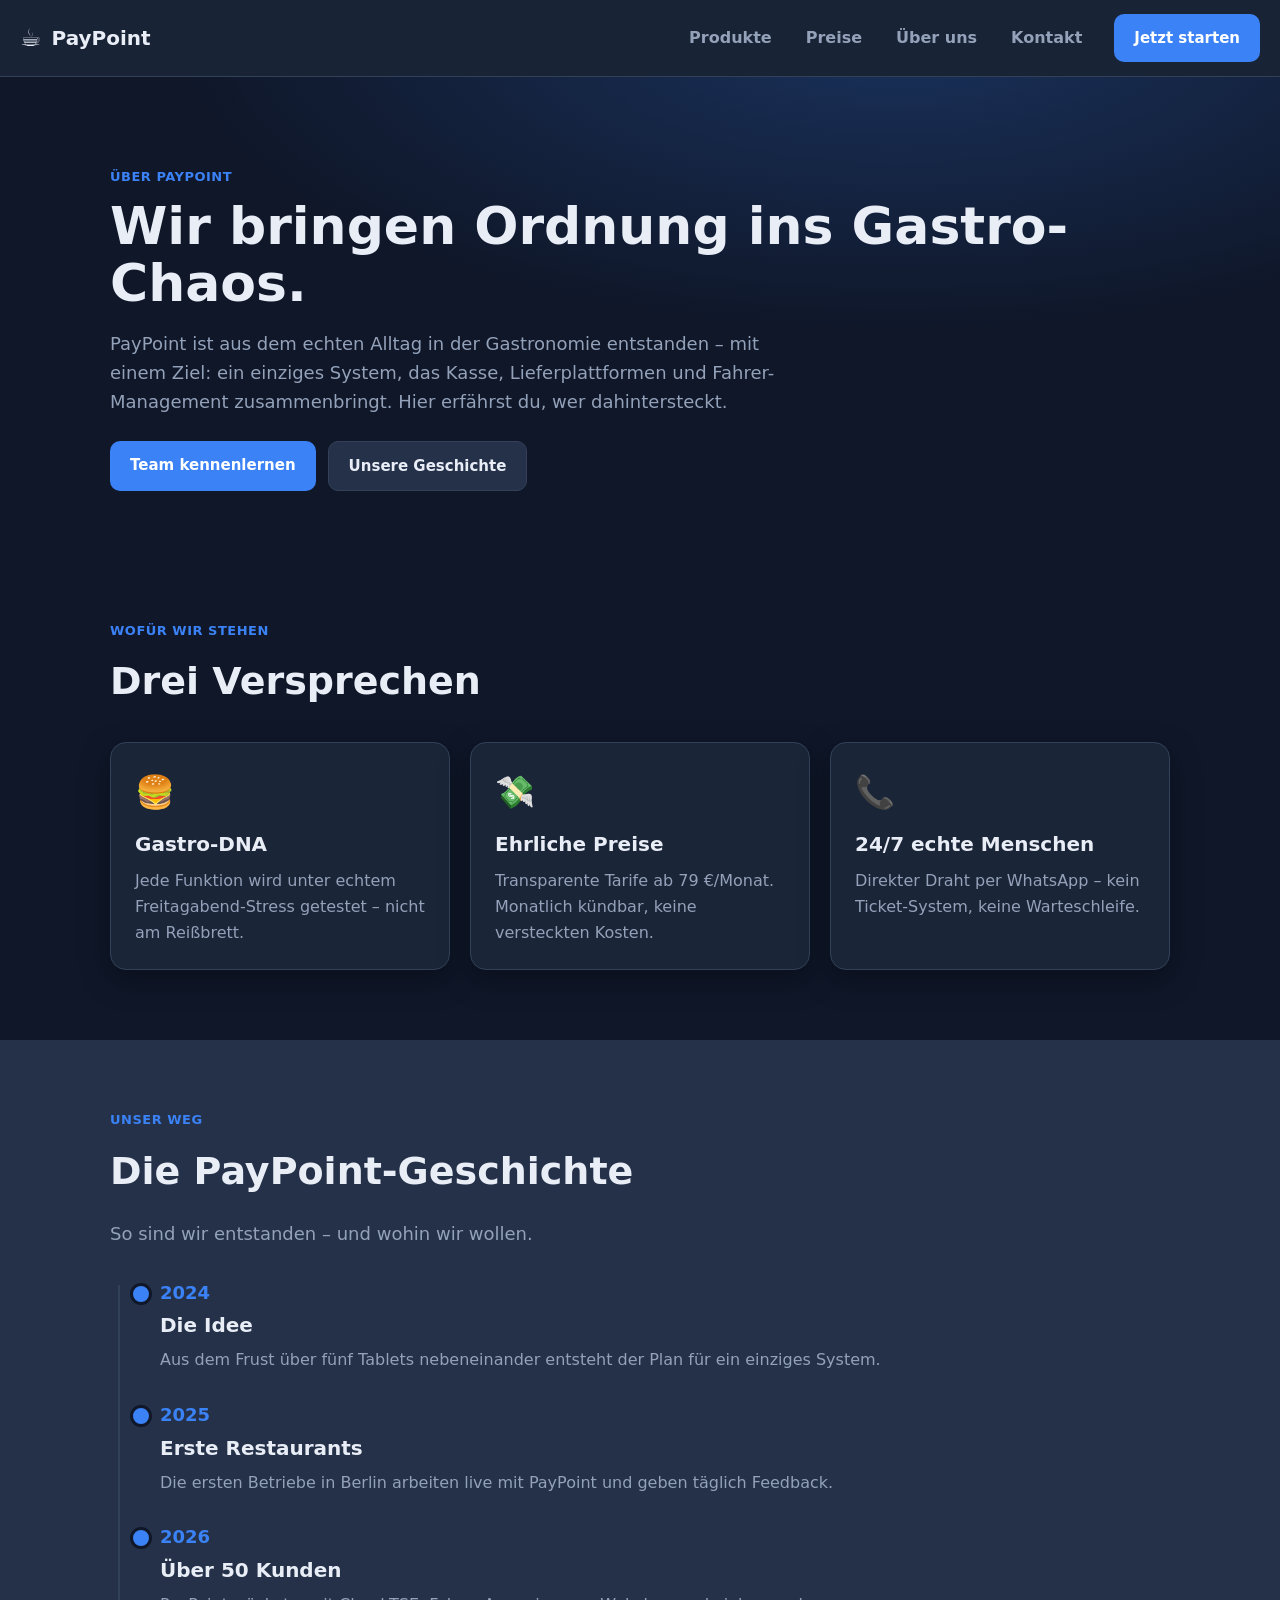
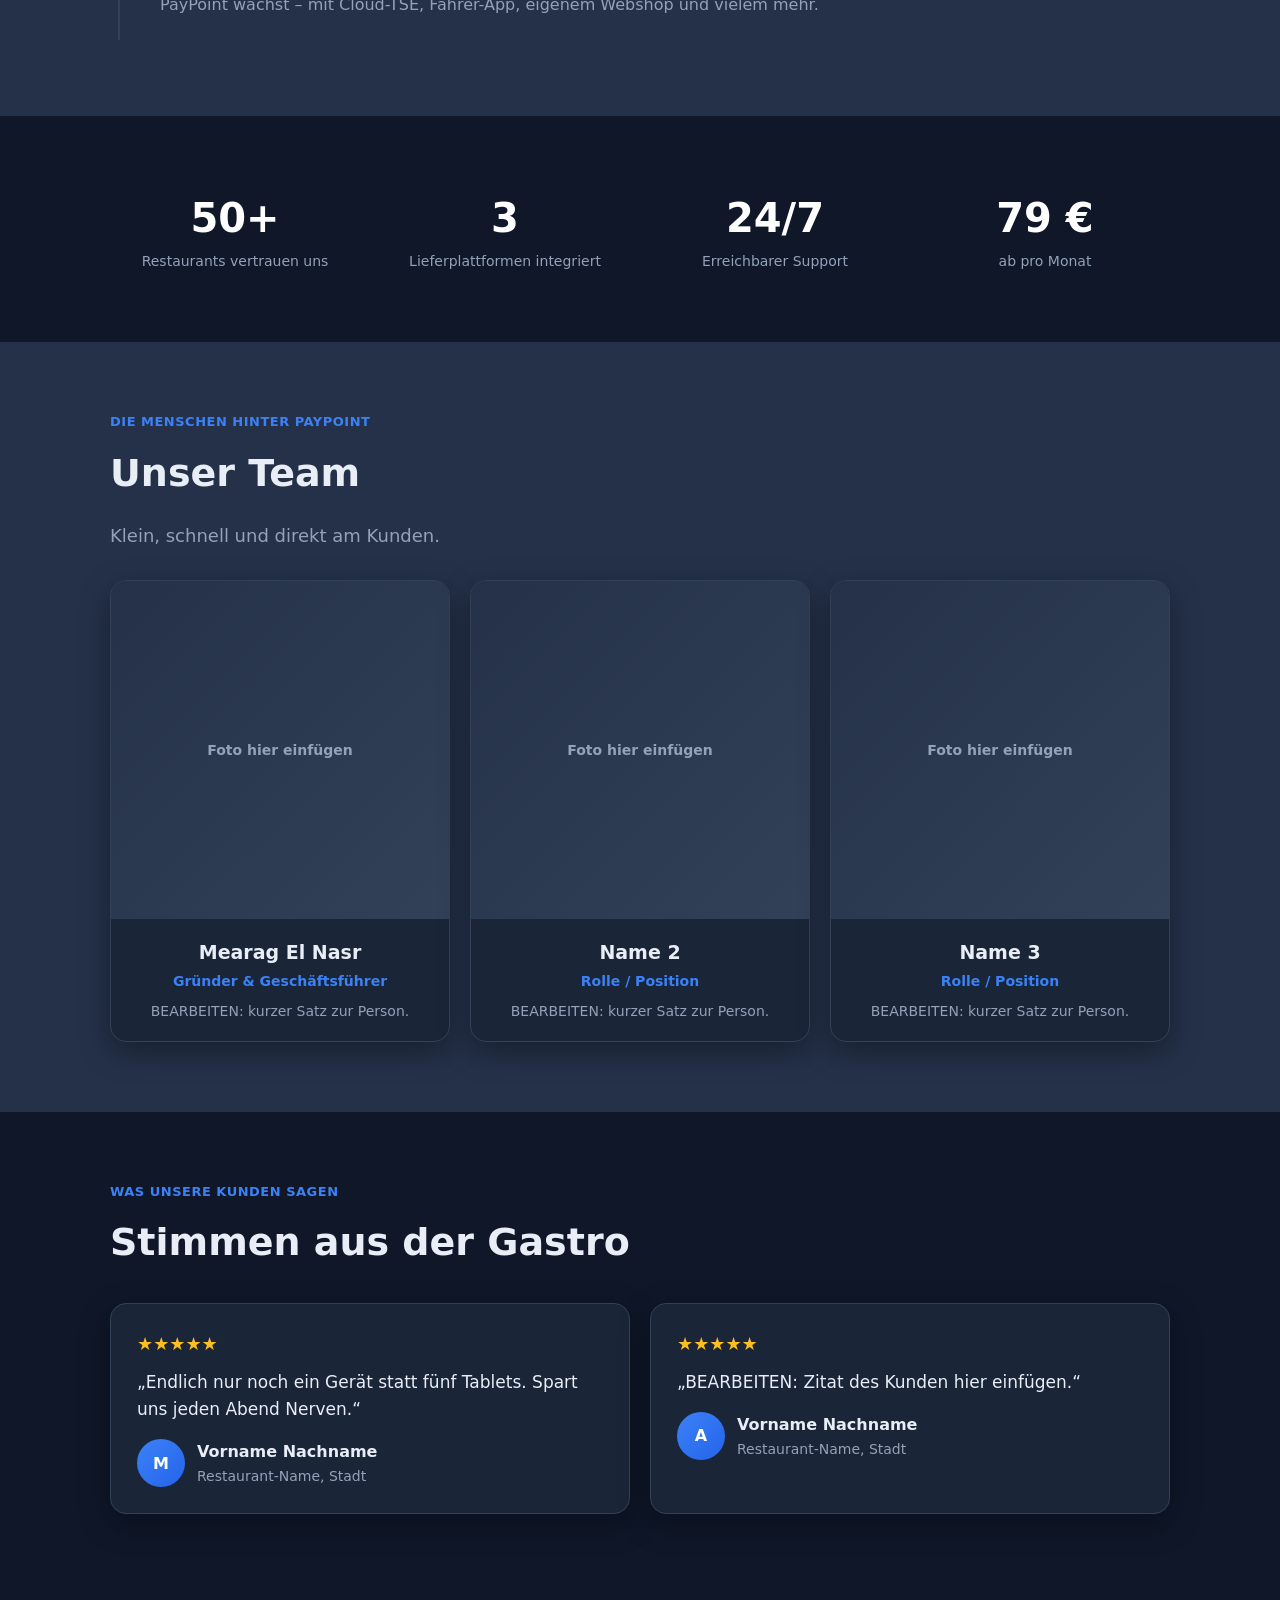
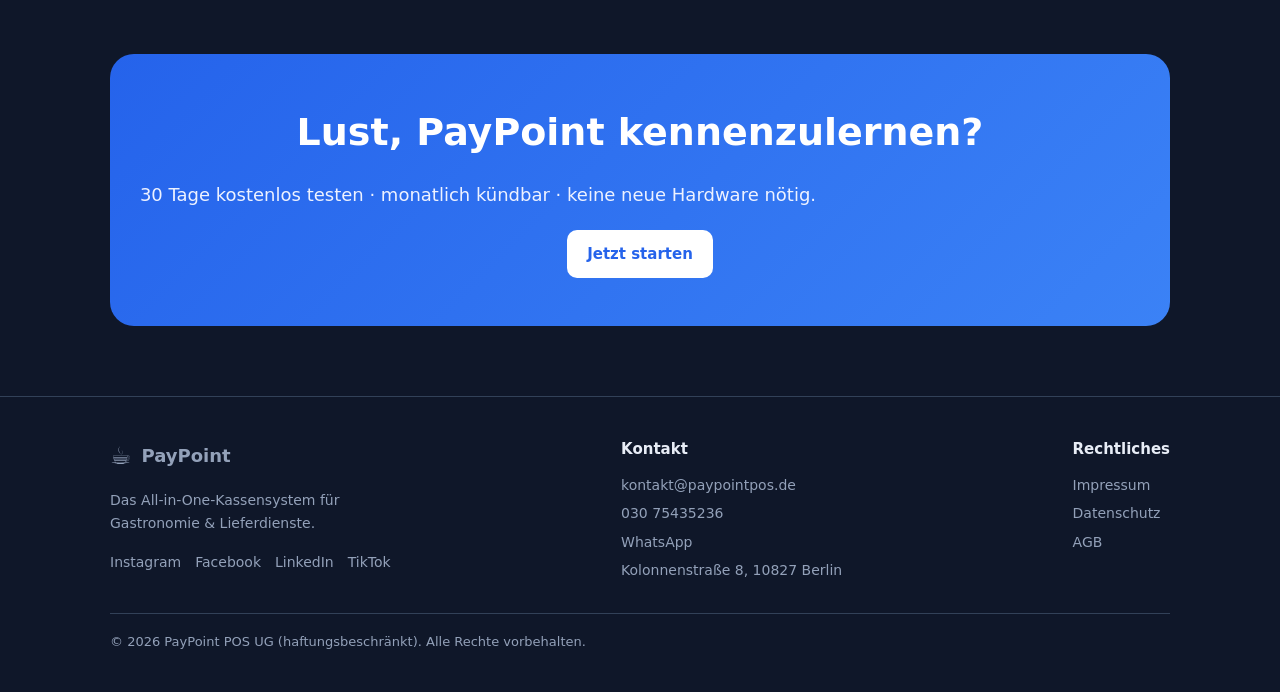
==== ueber-uns.html @ ddea65f2 "Add Über uns page with team, history and testimonials placeholders Co-Authored-By: Claude Opus 4.8 <" ====
<!DOCTYPE html>
<html lang="de">
<head>
  <meta charset="UTF-8" />
  <meta name="viewport" content="width=device-width, initial-scale=1.0" />
  <title>Über uns – PayPoint POS</title>
  <meta name="description" content="Lerne das Team hinter PayPoint kennen: Unsere Geschichte, unsere Werte und was unsere Kunden über uns sagen." />
  <style>
/* =====================================================================
 * PayPoint – Über uns
 * Eigenständige HTML-Seite. Einfach Texte & Bilder austauschen.
 * Such im Code nach  "BEARBEITEN"  -> dort musst du etwas eintragen.
 * ===================================================================== */
:root{
  --bg:#0f1729; --panel:#1b2538; --panel-2:#243149; --line:#324158;
  --text:#e8edf6; --muted:#93a1b9; --accent:#3b82f6; --accent-2:#2563eb;
  --green:#16a34a; --shadow:0 10px 30px rgba(0,0,0,.35);
}
*{box-sizing:border-box;}
html{scroll-behavior:smooth;}
body{
  margin:0; font-family:system-ui,-apple-system,"Segoe UI",Roboto,sans-serif;
  background:var(--bg); color:var(--text); line-height:1.6;
}
a{color:inherit; text-decoration:none;}
.container{max-width:1100px; margin:0 auto; padding:0 20px;}

/* ---- Topbar ---- */
.topbar{
  position:sticky; top:0; z-index:20;
  display:flex; align-items:center; gap:18px;
  padding:14px 20px; background:rgba(27,37,56,.9);
  backdrop-filter:blur(8px); border-bottom:1px solid var(--line);
}
.brand{display:flex; align-items:center; gap:10px; font-weight:800; font-size:20px;}
.brand .logo{font-size:24px;}
.nav{display:flex; gap:6px; margin-left:auto; flex-wrap:wrap;}
.nav a{padding:8px 14px; border-radius:8px; color:var(--muted); font-weight:600;}
.nav a:hover{background:var(--panel-2); color:var(--text);}
.btn{
  display:inline-block; border:none; border-radius:10px; cursor:pointer;
  padding:12px 20px; font-size:15px; font-weight:700;
}
.btn-primary{background:var(--accent); color:#fff;}
.btn-primary:hover{background:var(--accent-2);}
.btn-ghost{background:var(--panel-2); color:var(--text); border:1px solid var(--line);}
.btn-ghost:hover{background:var(--line);}

/* ---- Sections ---- */
section{padding:70px 0;}
.eyebrow{color:var(--accent); font-weight:800; letter-spacing:.5px; text-transform:uppercase; font-size:13px; margin:0 0 10px;}
h1{font-size:clamp(32px,5vw,52px); line-height:1.1; margin:0 0 16px;}
h2{font-size:clamp(26px,3.5vw,38px); margin:0 0 14px;}
.lead{font-size:18px; color:var(--muted); max-width:680px;}
.center{text-align:center;}
.center .lead{margin-left:auto; margin-right:auto;}

/* ---- Hero ---- */
.hero{
  padding:90px 0 60px;
  background:radial-gradient(1200px 500px at 70% -10%, rgba(59,130,246,.25), transparent 60%);
}
.hero-actions{display:flex; gap:12px; flex-wrap:wrap; margin-top:24px;}

/* ---- Werte / Versprechen ---- */
.grid{display:grid; gap:20px;}
.grid-3{grid-template-columns:repeat(3,1fr);}
.grid-2{grid-template-columns:repeat(2,1fr);}
.card{
  background:var(--panel); border:1px solid var(--line); border-radius:16px;
  padding:24px; box-shadow:var(--shadow);
}
.card .icon{font-size:32px; margin-bottom:10px;}
.card h3{margin:0 0 8px; font-size:20px;}
.card p{margin:0; color:var(--muted);}

/* ---- Historie / Timeline ---- */
.timeline{position:relative; margin-top:30px; padding-left:28px;}
.timeline::before{
  content:""; position:absolute; left:8px; top:6px; bottom:6px;
  width:2px; background:var(--line);
}
.tl-item{position:relative; padding:0 0 28px 22px;}
.tl-item::before{
  content:""; position:absolute; left:-8px; top:4px;
  width:16px; height:16px; border-radius:50%;
  background:var(--accent); border:3px solid var(--bg);
}
.tl-year{font-weight:800; color:var(--accent); font-size:18px;}
.tl-item h3{margin:2px 0 6px; font-size:20px;}
.tl-item p{margin:0; color:var(--muted);}

/* ---- Team ---- */
.team-grid{grid-template-columns:repeat(3,1fr);}
.member{
  background:var(--panel); border:1px solid var(--line); border-radius:16px;
  overflow:hidden; text-align:center; box-shadow:var(--shadow);
}
/* Foto-Platzhalter: ersetze den Inhalt durch  <img src="..." alt="...">  */
.photo{
  aspect-ratio:1/1; width:100%;
  display:flex; align-items:center; justify-content:center;
  background:linear-gradient(135deg,var(--panel-2),var(--line));
  color:var(--muted); font-size:14px; font-weight:600;
}
.photo img{width:100%; height:100%; object-fit:cover; display:block;}
.member-body{padding:18px;}
.member-body h3{margin:0; font-size:19px;}
.member-role{color:var(--accent); font-weight:600; font-size:14px; margin:2px 0 8px;}
.member-body p{margin:0; color:var(--muted); font-size:14px;}

/* ---- Zahlen / Fakten ---- */
.stats{grid-template-columns:repeat(4,1fr); text-align:center;}
.stat .num{font-size:40px; font-weight:800; color:#fff;}
.stat .lbl{color:var(--muted); font-size:14px;}

/* ---- Testimonials ---- */
.quote{
  background:var(--panel); border:1px solid var(--line); border-radius:16px;
  padding:26px; box-shadow:var(--shadow);
}
.quote .stars{color:#fbbf24; font-size:18px; margin-bottom:10px;}
.quote blockquote{margin:0 0 16px; font-size:17px;}
.quote-author{display:flex; align-items:center; gap:12px;}
.avatar{
  width:48px; height:48px; border-radius:50%; flex:0 0 auto; overflow:hidden;
  display:flex; align-items:center; justify-content:center;
  background:linear-gradient(135deg,var(--accent),var(--accent-2));
  color:#fff; font-weight:800;
}
.avatar img{width:100%; height:100%; object-fit:cover;}
.quote-author .who{font-weight:700;}
.quote-author .where{color:var(--muted); font-size:14px;}

/* ---- CTA ---- */
.cta{
  background:linear-gradient(135deg,var(--accent-2),var(--accent));
  border-radius:24px; padding:48px 28px; text-align:center; color:#fff;
}
.cta h2{color:#fff;}
.cta .btn-primary{background:#fff; color:var(--accent-2);}
.cta .btn-primary:hover{background:#eef2ff;}

/* ---- Footer ---- */
footer{border-top:1px solid var(--line); padding:40px 0; color:var(--muted);}
.foot-grid{display:flex; flex-wrap:wrap; gap:24px; justify-content:space-between;}
.foot-grid h4{color:var(--text); margin:0 0 10px; font-size:15px;}
.foot-grid a{display:block; color:var(--muted); padding:3px 0; font-size:14px;}
.foot-grid a:hover{color:var(--text);}
.socials{display:flex; gap:14px; font-size:14px;}
.copyright{margin-top:28px; font-size:13px; border-top:1px solid var(--line); padding-top:18px;}

/* ---- Responsive ---- */
@media(max-width:860px){
  .grid-3,.team-grid{grid-template-columns:1fr 1fr;}
  .stats{grid-template-columns:1fr 1fr;}
}
@media(max-width:600px){
  .nav{display:none;}
  .grid-3,.grid-2,.team-grid,.stats{grid-template-columns:1fr;}
  section{padding:50px 0;}
}
  </style>
</head>
<body>

  <!-- ===================== NAVIGATION ===================== -->
  <header class="topbar">
    <a href="/" class="brand"><span class="logo">☕</span> PayPoint</a>
    <nav class="nav">
      <a href="/produkte/kasse">Produkte</a>
      <a href="/preise">Preise</a>
      <a href="/ueber-uns">Über uns</a>
      <a href="/kontakt">Kontakt</a>
    </nav>
    <a href="/kontakt" class="btn btn-primary">Jetzt starten</a>
  </header>

  <!-- ===================== HERO ===================== -->
  <section class="hero">
    <div class="container">
      <p class="eyebrow">Über PayPoint</p>
      <h1>Wir bringen Ordnung ins Gastro-Chaos.</h1>
      <!-- BEARBEITEN: kurzer Einleitungssatz über euch -->
      <p class="lead">
        PayPoint ist aus dem echten Alltag in der Gastronomie entstanden – mit einem
        Ziel: ein einziges System, das Kasse, Lieferplattformen und Fahrer-Management
        zusammenbringt. Hier erfährst du, wer dahintersteckt.
      </p>
      <div class="hero-actions">
        <a href="#team" class="btn btn-primary">Team kennenlernen</a>
        <a href="#story" class="btn btn-ghost">Unsere Geschichte</a>
      </div>
    </div>
  </section>

  <!-- ===================== WERTE / VERSPRECHEN ===================== -->
  <section>
    <div class="container">
      <p class="eyebrow">Wofür wir stehen</p>
      <h2>Drei Versprechen</h2>
      <div class="grid grid-3" style="margin-top:30px;">
        <div class="card">
          <div class="icon">🍔</div>
          <h3>Gastro-DNA</h3>
          <p>Jede Funktion wird unter echtem Freitagabend-Stress getestet – nicht am Reißbrett.</p>
        </div>
        <div class="card">
          <div class="icon">💸</div>
          <h3>Ehrliche Preise</h3>
          <p>Transparente Tarife ab 79 €/Monat. Monatlich kündbar, keine versteckten Kosten.</p>
        </div>
        <div class="card">
          <div class="icon">📞</div>
          <h3>24/7 echte Menschen</h3>
          <p>Direkter Draht per WhatsApp – kein Ticket-System, keine Warteschleife.</p>
        </div>
      </div>
    </div>
  </section>

  <!-- ===================== HISTORIE / TIMELINE ===================== -->
  <section id="story" style="background:var(--panel-2);">
    <div class="container">
      <p class="eyebrow">Unser Weg</p>
      <h2>Die PayPoint-Geschichte</h2>
      <p class="lead">So sind wir entstanden – und wohin wir wollen.</p>

      <!-- BEARBEITEN: Jahre, Überschriften und Texte anpassen.
           Block kopieren für weitere Stationen. -->
      <div class="timeline">
        <div class="tl-item">
          <div class="tl-year">2024</div>
          <h3>Die Idee</h3>
          <p>Aus dem Frust über fünf Tablets nebeneinander entsteht der Plan für ein einziges System.</p>
        </div>
        <div class="tl-item">
          <div class="tl-year">2025</div>
          <h3>Erste Restaurants</h3>
          <p>Die ersten Betriebe in Berlin arbeiten live mit PayPoint und geben täglich Feedback.</p>
        </div>
        <div class="tl-item">
          <div class="tl-year">2026</div>
          <h3>Über 50 Kunden</h3>
          <p>PayPoint wächst – mit Cloud-TSE, Fahrer-App, eigenem Webshop und vielem mehr.</p>
        </div>
        <!-- weitere Station hier einfügen -->
      </div>
    </div>
  </section>

  <!-- ===================== ZAHLEN ===================== -->
  <section>
    <div class="container">
      <!-- BEARBEITEN: eure echten Zahlen -->
      <div class="grid stats">
        <div class="stat"><div class="num">50+</div><div class="lbl">Restaurants vertrauen uns</div></div>
        <div class="stat"><div class="num">3</div><div class="lbl">Lieferplattformen integriert</div></div>
        <div class="stat"><div class="num">24/7</div><div class="lbl">Erreichbarer Support</div></div>
        <div class="stat"><div class="num">79 €</div><div class="lbl">ab pro Monat</div></div>
      </div>
    </div>
  </section>

  <!-- ===================== TEAM ===================== -->
  <section id="team" style="background:var(--panel-2);">
    <div class="container">
      <p class="eyebrow">Die Menschen hinter PayPoint</p>
      <h2>Unser Team</h2>
      <p class="lead">Klein, schnell und direkt am Kunden.</p>

      <div class="grid team-grid" style="margin-top:30px;">

        <!-- ===== TEAM-MITGLIED 1 ===== -->
        <div class="member">
          <!-- BILD EINFÜGEN: ersetze die Zeile <span>Foto…</span> durch:
               <img src="images/mearag.jpg" alt="Mearag El Nasr"> -->
          <div class="photo"><span>Foto hier einfügen</span></div>
          <div class="member-body">
            <h3>Mearag El Nasr</h3>
            <div class="member-role">Gründer &amp; Geschäftsführer</div>
            <p>BEARBEITEN: kurzer Satz zur Person.</p>
          </div>
        </div>

        <!-- ===== TEAM-MITGLIED 2 (Block kopieren für mehr Personen) ===== -->
        <div class="member">
          <div class="photo"><span>Foto hier einfügen</span></div>
          <div class="member-body">
            <h3>Name 2</h3>
            <div class="member-role">Rolle / Position</div>
            <p>BEARBEITEN: kurzer Satz zur Person.</p>
          </div>
        </div>

        <!-- ===== TEAM-MITGLIED 3 ===== -->
        <div class="member">
          <div class="photo"><span>Foto hier einfügen</span></div>
          <div class="member-body">
            <h3>Name 3</h3>
            <div class="member-role">Rolle / Position</div>
            <p>BEARBEITEN: kurzer Satz zur Person.</p>
          </div>
        </div>

      </div>
    </div>
  </section>

  <!-- ===================== TESTIMONIALS ===================== -->
  <section>
    <div class="container">
      <p class="eyebrow">Was unsere Kunden sagen</p>
      <h2>Stimmen aus der Gastro</h2>

      <div class="grid grid-2" style="margin-top:30px;">

        <!-- ===== TESTIMONIAL 1 (Block kopieren für mehr) ===== -->
        <div class="quote">
          <div class="stars">★★★★★</div>
          <!-- BEARBEITEN: Zitat -->
          <blockquote>„Endlich nur noch ein Gerät statt fünf Tablets. Spart uns jeden Abend Nerven.“</blockquote>
          <div class="quote-author">
            <!-- BILD EINFÜGEN: ersetze <span>M</span> durch <img src="images/kunde1.jpg" alt=""> -->
            <div class="avatar"><span>M</span></div>
            <div>
              <div class="who">Vorname Nachname</div>
              <div class="where">Restaurant-Name, Stadt</div>
            </div>
          </div>
        </div>

        <!-- ===== TESTIMONIAL 2 ===== -->
        <div class="quote">
          <div class="stars">★★★★★</div>
          <blockquote>„BEARBEITEN: Zitat des Kunden hier einfügen.“</blockquote>
          <div class="quote-author">
            <div class="avatar"><span>A</span></div>
            <div>
              <div class="who">Vorname Nachname</div>
              <div class="where">Restaurant-Name, Stadt</div>
            </div>
          </div>
        </div>

      </div>
    </div>
  </section>

  <!-- ===================== CTA ===================== -->
  <section>
    <div class="container">
      <div class="cta">
        <h2>Lust, PayPoint kennenzulernen?</h2>
        <p class="lead" style="color:#eef2ff;">30 Tage kostenlos testen · monatlich kündbar · keine neue Hardware nötig.</p>
        <div style="margin-top:20px;">
          <a href="/kontakt" class="btn btn-primary">Jetzt starten</a>
        </div>
      </div>
    </div>
  </section>

  <!-- ===================== FOOTER ===================== -->
  <footer>
    <div class="container">
      <div class="foot-grid">
        <div>
          <div class="brand" style="font-size:18px;"><span class="logo">☕</span> PayPoint</div>
          <p style="max-width:280px; font-size:14px;">Das All-in-One-Kassensystem für Gastronomie &amp; Lieferdienste.</p>
          <div class="socials">
            <a href="https://www.instagram.com/get_paypoint.de/" target="_blank" rel="noopener">Instagram</a>
            <a href="https://www.facebook.com/paypointpos" target="_blank" rel="noopener">Facebook</a>
            <a href="https://de.linkedin.com/in/mearag-el-nasr-594a283b7" target="_blank" rel="noopener">LinkedIn</a>
            <a href="https://www.tiktok.com/@paypointpos" target="_blank" rel="noopener">TikTok</a>
          </div>
        </div>
        <div>
          <h4>Kontakt</h4>
          <a href="mailto:kontakt@paypointpos.de">kontakt@paypointpos.de</a>
          <a href="tel:+493075435236">030 75435236</a>
          <a href="https://wa.me/4917614592342" target="_blank" rel="noopener">WhatsApp</a>
          <a href="#">Kolonnenstraße 8, 10827 Berlin</a>
        </div>
        <div>
          <h4>Rechtliches</h4>
          <a href="/impressum">Impressum</a>
          <a href="/datenschutz">Datenschutz</a>
          <a href="/agb">AGB</a>
        </div>
      </div>
      <div class="copyright">© <span id="year"></span> PayPoint POS UG (haftungsbeschränkt). Alle Rechte vorbehalten.</div>
    </div>
  </footer>

  <script>document.getElementById("year").textContent = new Date().getFullYear();</script>
</body>
</html>
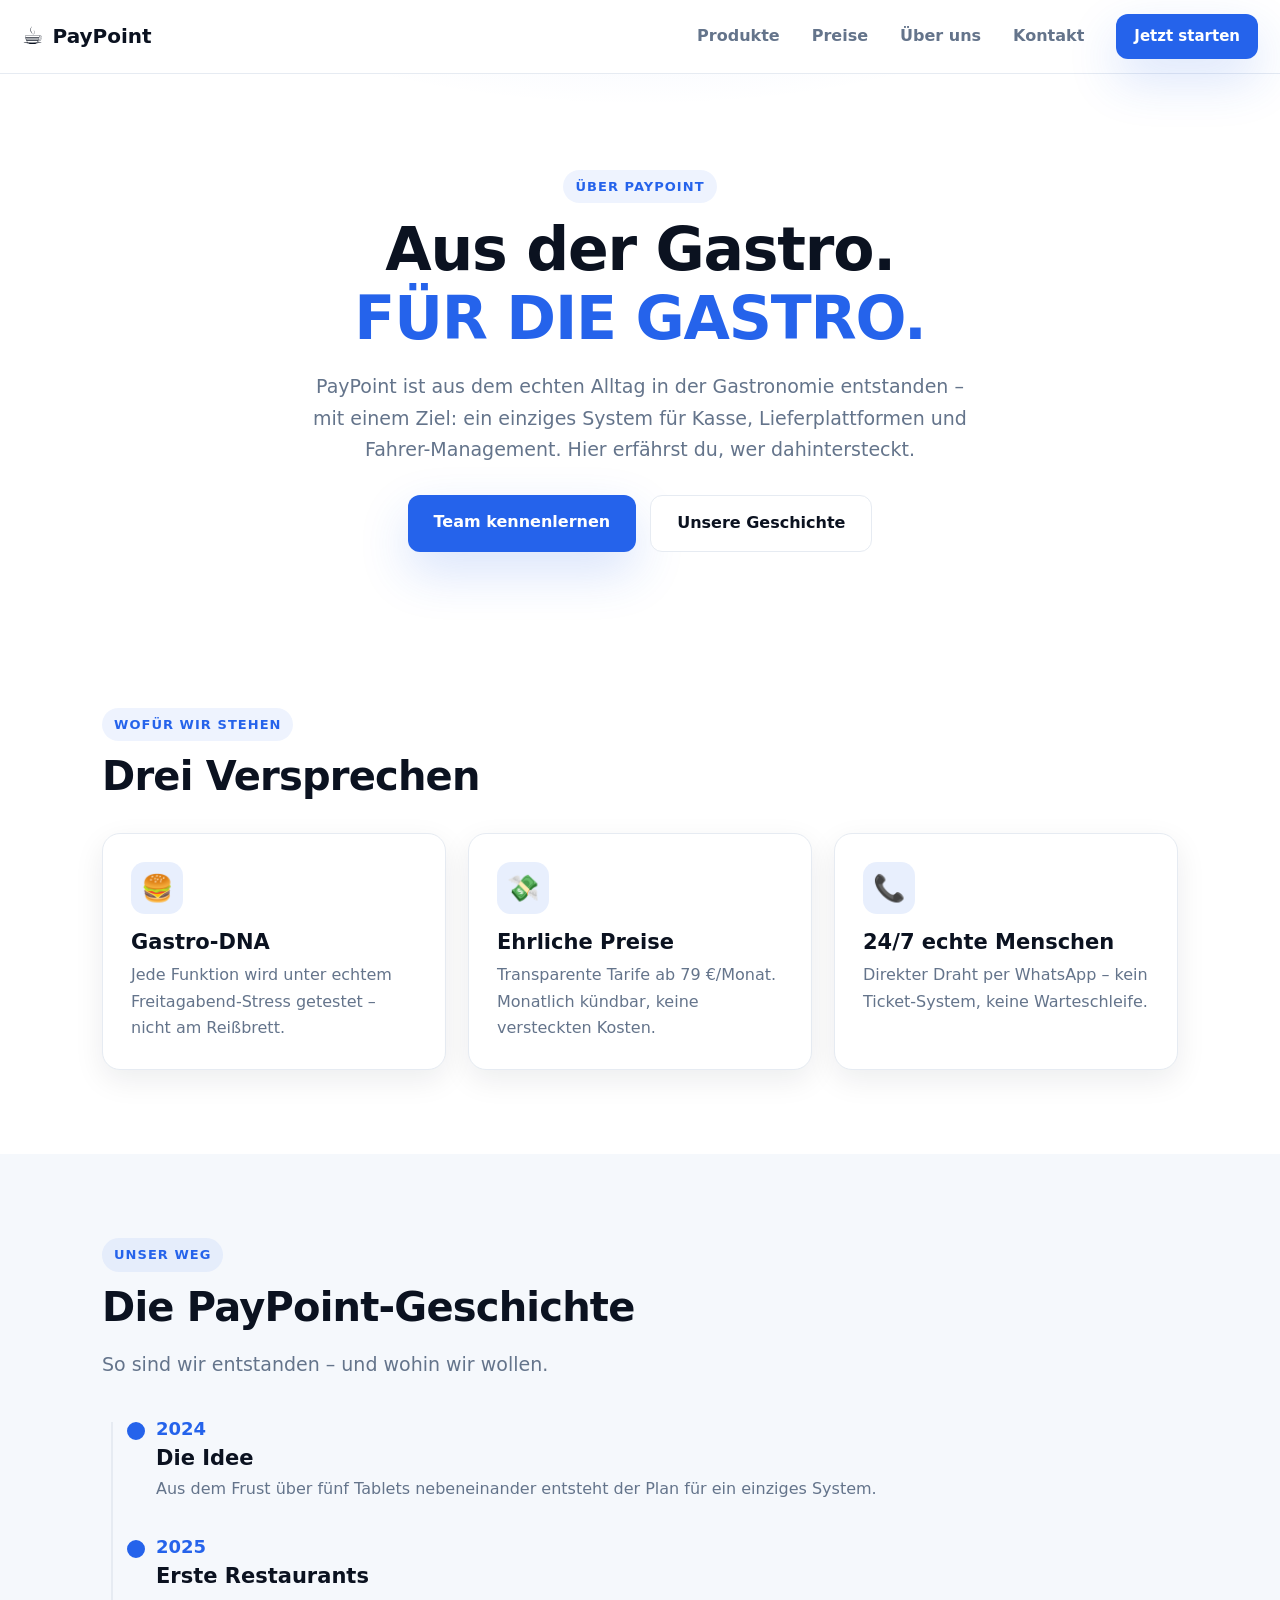
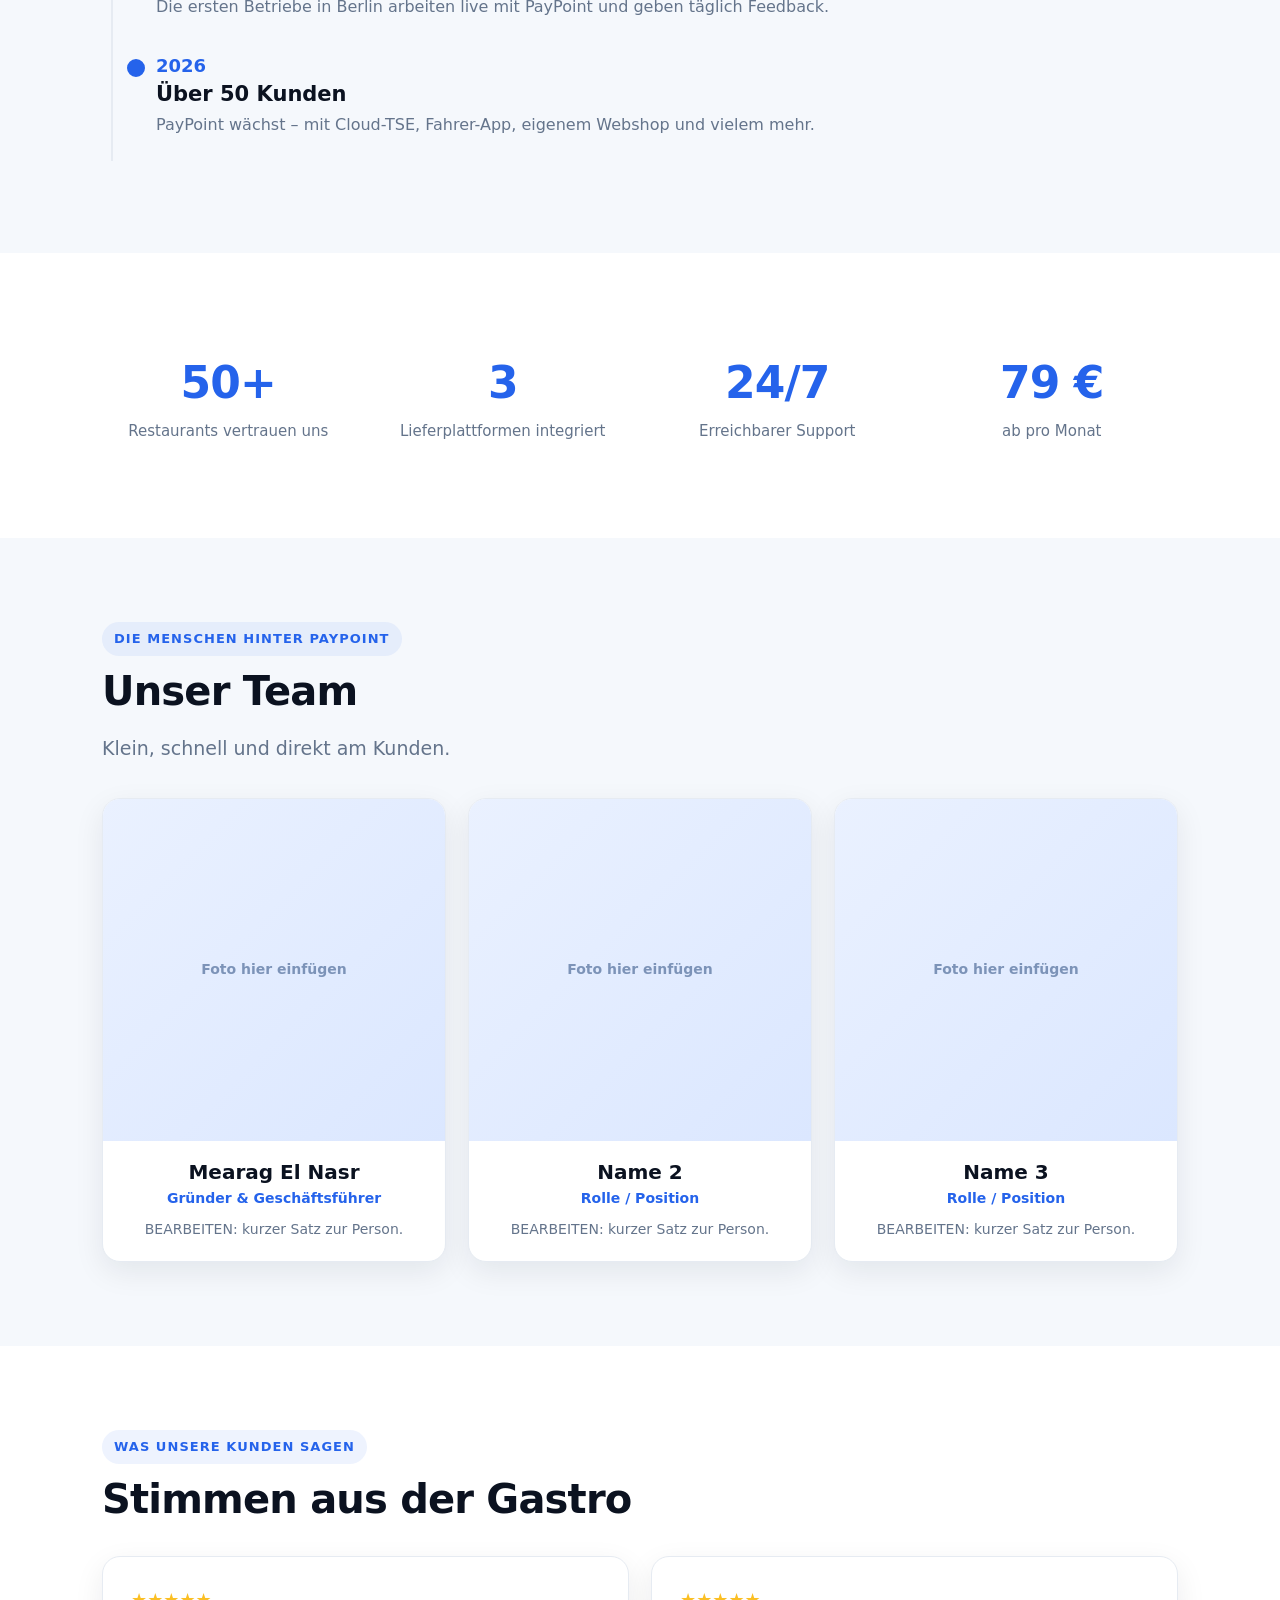
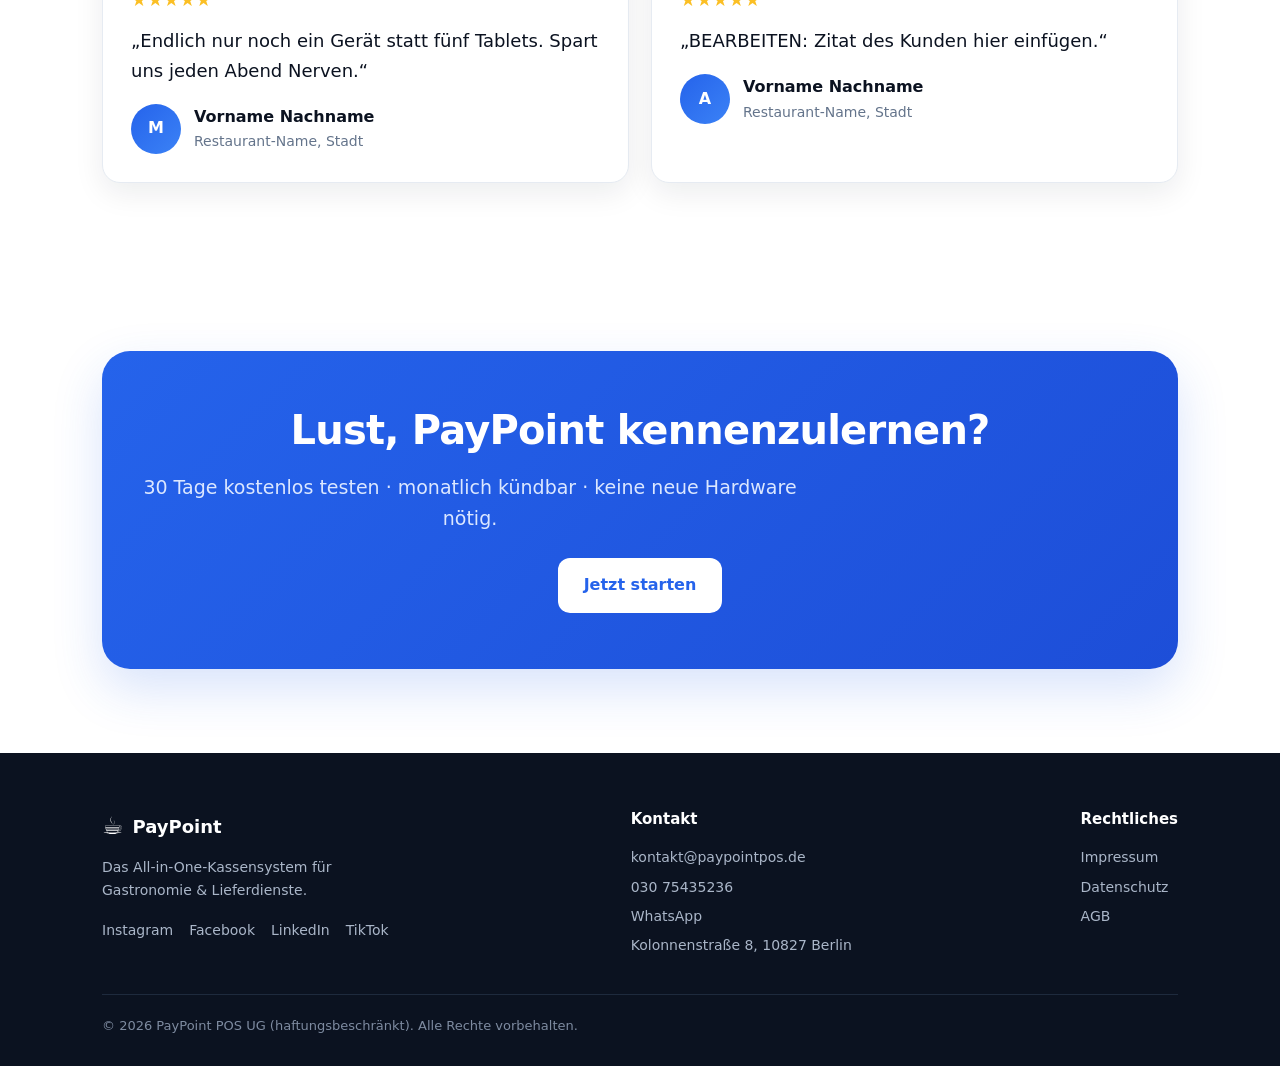
==== commit c4a1b28a: "Redesign Über uns page in light SaaS style of get-paypoint.de Co-Authored-By: Claude Opus 4.8 <norep" ====
--- a/ueber-uns.html
+++ b/ueber-uns.html
@@ -4,161 +4,185 @@
   <meta charset="UTF-8" />
   <meta name="viewport" content="width=device-width, initial-scale=1.0" />
   <title>Über uns – PayPoint POS</title>
-  <meta name="description" content="Lerne das Team hinter PayPoint kennen: Unsere Geschichte, unsere Werte und was unsere Kunden über uns sagen." />
+  <meta name="description" content="Lerne das Team hinter PayPoint kennen: unsere Geschichte, unsere Werte und was unsere Kunden über uns sagen." />
+  <meta name="theme-color" content="#2563eb" />
   <style>
 /* =====================================================================
- * PayPoint – Über uns
- * Eigenständige HTML-Seite. Einfach Texte & Bilder austauschen.
- * Such im Code nach  "BEARBEITEN"  -> dort musst du etwas eintragen.
+ * PayPoint – Über uns  (heller SaaS-Stil wie get-paypoint.de)
+ * Eigenständige HTML-Seite. Such im Code nach  "BEARBEITEN"  bzw.
+ * "BILD EINFÜGEN"  – dort trägst du Texte und Fotos ein.
  * ===================================================================== */
 :root{
-  --bg:#0f1729; --panel:#1b2538; --panel-2:#243149; --line:#324158;
-  --text:#e8edf6; --muted:#93a1b9; --accent:#3b82f6; --accent-2:#2563eb;
-  --green:#16a34a; --shadow:0 10px 30px rgba(0,0,0,.35);
+  --bg:#ffffff;
+  --bg-soft:#f5f8fc;        /* zarte graue Sektionen */
+  --text:#0b1220;           /* dunkle Überschriften  */
+  --body:#475569;           /* Fließtext             */
+  --muted:#64748b;
+  --line:#e6ebf2;
+  --accent:#2563eb;         /* Brand-Blau            */
+  --accent-2:#3b82f6;
+  --dark:#0b1220;           /* Footer                */
+  --shadow:0 10px 30px rgba(15,23,42,.08);
+  --shadow-lg:0 20px 50px rgba(37,99,235,.18);
 }
 *{box-sizing:border-box;}
 html{scroll-behavior:smooth;}
 body{
-  margin:0; font-family:system-ui,-apple-system,"Segoe UI",Roboto,sans-serif;
-  background:var(--bg); color:var(--text); line-height:1.6;
+  margin:0; background:var(--bg); color:var(--body);
+  font-family:system-ui,-apple-system,"Segoe UI",Roboto,Inter,sans-serif;
+  line-height:1.65; -webkit-font-smoothing:antialiased;
 }
 a{color:inherit; text-decoration:none;}
-.container{max-width:1100px; margin:0 auto; padding:0 20px;}
+.container{max-width:1120px; margin:0 auto; padding:0 22px;}
+
+h1,h2,h3{color:var(--text); line-height:1.15;}
+h1{font-size:clamp(34px,5.5vw,60px); margin:0 0 18px; letter-spacing:-.02em;}
+h2{font-size:clamp(28px,3.6vw,40px); margin:0 0 14px; letter-spacing:-.02em;}
+.lead{font-size:19px; color:var(--muted); max-width:680px;}
+.eyebrow{
+  display:inline-block; color:var(--accent); font-weight:700; font-size:13px;
+  letter-spacing:.08em; text-transform:uppercase; margin:0 0 12px;
+  background:rgba(37,99,235,.08); padding:6px 12px; border-radius:999px;
+}
+.center{text-align:center;}
+.center .lead{margin-left:auto; margin-right:auto;}
+
+/* ---- Buttons ---- */
+.btn{
+  display:inline-block; border:none; cursor:pointer; font-weight:700; font-size:16px;
+  padding:14px 26px; border-radius:12px; transition:transform .06s ease, box-shadow .2s ease;
+}
+.btn:active{transform:translateY(1px);}
+.btn-primary{background:var(--accent); color:#fff; box-shadow:var(--shadow-lg);}
+.btn-primary:hover{background:var(--accent-2);}
+.btn-ghost{background:#fff; color:var(--text); border:1px solid var(--line);}
+.btn-ghost:hover{border-color:var(--accent); color:var(--accent);}
 
 /* ---- Topbar ---- */
 .topbar{
-  position:sticky; top:0; z-index:20;
-  display:flex; align-items:center; gap:18px;
-  padding:14px 20px; background:rgba(27,37,56,.9);
-  backdrop-filter:blur(8px); border-bottom:1px solid var(--line);
-}
-.brand{display:flex; align-items:center; gap:10px; font-weight:800; font-size:20px;}
+  position:sticky; top:0; z-index:30;
+  display:flex; align-items:center; gap:18px; padding:14px 22px;
+  background:rgba(255,255,255,.85); backdrop-filter:blur(10px);
+  border-bottom:1px solid var(--line);
+}
+.brand{display:flex; align-items:center; gap:9px; font-weight:800; font-size:20px; color:var(--text);}
 .brand .logo{font-size:24px;}
-.nav{display:flex; gap:6px; margin-left:auto; flex-wrap:wrap;}
-.nav a{padding:8px 14px; border-radius:8px; color:var(--muted); font-weight:600;}
-.nav a:hover{background:var(--panel-2); color:var(--text);}
-.btn{
-  display:inline-block; border:none; border-radius:10px; cursor:pointer;
-  padding:12px 20px; font-size:15px; font-weight:700;
-}
-.btn-primary{background:var(--accent); color:#fff;}
-.btn-primary:hover{background:var(--accent-2);}
-.btn-ghost{background:var(--panel-2); color:var(--text); border:1px solid var(--line);}
-.btn-ghost:hover{background:var(--line);}
+.nav{display:flex; gap:4px; margin-left:auto;}
+.nav a{padding:9px 14px; border-radius:9px; color:var(--muted); font-weight:600;}
+.nav a:hover{background:var(--bg-soft); color:var(--text);}
+.topbar .btn{padding:10px 18px; font-size:15px;}
 
 /* ---- Sections ---- */
-section{padding:70px 0;}
-.eyebrow{color:var(--accent); font-weight:800; letter-spacing:.5px; text-transform:uppercase; font-size:13px; margin:0 0 10px;}
-h1{font-size:clamp(32px,5vw,52px); line-height:1.1; margin:0 0 16px;}
-h2{font-size:clamp(26px,3.5vw,38px); margin:0 0 14px;}
-.lead{font-size:18px; color:var(--muted); max-width:680px;}
-.center{text-align:center;}
-.center .lead{margin-left:auto; margin-right:auto;}
+section{padding:84px 0;}
+.soft{background:var(--bg-soft);}
 
 /* ---- Hero ---- */
 .hero{
-  padding:90px 0 60px;
-  background:radial-gradient(1200px 500px at 70% -10%, rgba(59,130,246,.25), transparent 60%);
-}
-.hero-actions{display:flex; gap:12px; flex-wrap:wrap; margin-top:24px;}
-
-/* ---- Werte / Versprechen ---- */
-.grid{display:grid; gap:20px;}
+  padding:96px 0 72px; text-align:center;
+  background:
+    radial-gradient(800px 360px at 50% -40%, rgba(37,99,235,.14), transparent 70%);
+}
+.hero h1 span.caps{display:block; text-transform:uppercase; color:var(--accent);}
+.hero .lead{margin:0 auto;}
+.hero-actions{display:flex; gap:14px; justify-content:center; flex-wrap:wrap; margin-top:30px;}
+
+/* ---- Grids & Cards ---- */
+.grid{display:grid; gap:22px;}
 .grid-3{grid-template-columns:repeat(3,1fr);}
 .grid-2{grid-template-columns:repeat(2,1fr);}
 .card{
-  background:var(--panel); border:1px solid var(--line); border-radius:16px;
-  padding:24px; box-shadow:var(--shadow);
-}
-.card .icon{font-size:32px; margin-bottom:10px;}
-.card h3{margin:0 0 8px; font-size:20px;}
+  background:#fff; border:1px solid var(--line); border-radius:18px;
+  padding:28px; box-shadow:var(--shadow);
+}
+.card .icon{
+  width:52px; height:52px; border-radius:14px; display:flex; align-items:center;
+  justify-content:center; font-size:26px; margin-bottom:16px;
+  background:rgba(37,99,235,.1);
+}
+.card h3{margin:0 0 8px; font-size:21px;}
 .card p{margin:0; color:var(--muted);}
 
 /* ---- Historie / Timeline ---- */
-.timeline{position:relative; margin-top:30px; padding-left:28px;}
-.timeline::before{
-  content:""; position:absolute; left:8px; top:6px; bottom:6px;
-  width:2px; background:var(--line);
-}
-.tl-item{position:relative; padding:0 0 28px 22px;}
+.timeline{position:relative; margin-top:34px; padding-left:30px;}
+.timeline::before{content:""; position:absolute; left:9px; top:8px; bottom:8px; width:2px; background:var(--line);}
+.tl-item{position:relative; padding:0 0 30px 24px;}
 .tl-item::before{
-  content:""; position:absolute; left:-8px; top:4px;
-  width:16px; height:16px; border-radius:50%;
-  background:var(--accent); border:3px solid var(--bg);
+  content:""; position:absolute; left:-9px; top:4px; width:18px; height:18px;
+  border-radius:50%; background:var(--accent); border:4px solid var(--bg-soft);
 }
 .tl-year{font-weight:800; color:var(--accent); font-size:18px;}
-.tl-item h3{margin:2px 0 6px; font-size:20px;}
+.tl-item h3{margin:2px 0 6px; font-size:21px;}
 .tl-item p{margin:0; color:var(--muted);}
+
+/* ---- Zahlen ---- */
+.stats{grid-template-columns:repeat(4,1fr); text-align:center;}
+.stat{padding:10px;}
+.stat .num{font-size:44px; font-weight:800; color:var(--accent); letter-spacing:-.02em;}
+.stat .lbl{color:var(--muted); font-size:15px;}
 
 /* ---- Team ---- */
 .team-grid{grid-template-columns:repeat(3,1fr);}
 .member{
-  background:var(--panel); border:1px solid var(--line); border-radius:16px;
+  background:#fff; border:1px solid var(--line); border-radius:18px;
   overflow:hidden; text-align:center; box-shadow:var(--shadow);
-}
-/* Foto-Platzhalter: ersetze den Inhalt durch  <img src="..." alt="...">  */
+  transition:transform .15s ease, box-shadow .2s ease;
+}
+.member:hover{transform:translateY(-4px); box-shadow:var(--shadow-lg);}
+/* Foto-Platzhalter: ersetze <span>…</span> durch  <img src="images/foto.jpg" alt="Name"> */
 .photo{
-  aspect-ratio:1/1; width:100%;
-  display:flex; align-items:center; justify-content:center;
-  background:linear-gradient(135deg,var(--panel-2),var(--line));
-  color:var(--muted); font-size:14px; font-weight:600;
+  aspect-ratio:1/1; width:100%; display:flex; align-items:center; justify-content:center;
+  background:linear-gradient(135deg,#eaf1ff,#dbe7ff); color:#7c93b8; font-size:14px; font-weight:600;
 }
 .photo img{width:100%; height:100%; object-fit:cover; display:block;}
-.member-body{padding:18px;}
-.member-body h3{margin:0; font-size:19px;}
-.member-role{color:var(--accent); font-weight:600; font-size:14px; margin:2px 0 8px;}
+.member-body{padding:20px;}
+.member-body h3{margin:0; font-size:20px;}
+.member-role{color:var(--accent); font-weight:600; font-size:14px; margin:3px 0 8px;}
 .member-body p{margin:0; color:var(--muted); font-size:14px;}
 
-/* ---- Zahlen / Fakten ---- */
-.stats{grid-template-columns:repeat(4,1fr); text-align:center;}
-.stat .num{font-size:40px; font-weight:800; color:#fff;}
-.stat .lbl{color:var(--muted); font-size:14px;}
-
 /* ---- Testimonials ---- */
-.quote{
-  background:var(--panel); border:1px solid var(--line); border-radius:16px;
-  padding:26px; box-shadow:var(--shadow);
-}
-.quote .stars{color:#fbbf24; font-size:18px; margin-bottom:10px;}
-.quote blockquote{margin:0 0 16px; font-size:17px;}
-.quote-author{display:flex; align-items:center; gap:12px;}
+.quote{background:#fff; border:1px solid var(--line); border-radius:18px; padding:28px; box-shadow:var(--shadow);}
+.quote .stars{color:#fbbf24; font-size:18px; margin-bottom:12px;}
+.quote blockquote{margin:0 0 18px; font-size:18px; color:var(--text); font-weight:500;}
+.quote-author{display:flex; align-items:center; gap:13px;}
 .avatar{
-  width:48px; height:48px; border-radius:50%; flex:0 0 auto; overflow:hidden;
-  display:flex; align-items:center; justify-content:center;
+  width:50px; height:50px; border-radius:50%; flex:0 0 auto; overflow:hidden;
+  display:flex; align-items:center; justify-content:center; color:#fff; font-weight:800;
   background:linear-gradient(135deg,var(--accent),var(--accent-2));
-  color:#fff; font-weight:800;
 }
 .avatar img{width:100%; height:100%; object-fit:cover;}
-.quote-author .who{font-weight:700;}
+.quote-author .who{font-weight:700; color:var(--text);}
 .quote-author .where{color:var(--muted); font-size:14px;}
 
 /* ---- CTA ---- */
 .cta{
-  background:linear-gradient(135deg,var(--accent-2),var(--accent));
-  border-radius:24px; padding:48px 28px; text-align:center; color:#fff;
+  background:linear-gradient(135deg,var(--accent),#1d4ed8);
+  border-radius:28px; padding:56px 28px; text-align:center; color:#fff; box-shadow:var(--shadow-lg);
 }
 .cta h2{color:#fff;}
-.cta .btn-primary{background:#fff; color:var(--accent-2);}
-.cta .btn-primary:hover{background:#eef2ff;}
+.cta .lead{color:#dbe7ff;}
+.cta .btn-primary{background:#fff; color:var(--accent); box-shadow:none;}
+.cta .btn-primary:hover{background:#eef3ff;}
 
 /* ---- Footer ---- */
-footer{border-top:1px solid var(--line); padding:40px 0; color:var(--muted);}
-.foot-grid{display:flex; flex-wrap:wrap; gap:24px; justify-content:space-between;}
-.foot-grid h4{color:var(--text); margin:0 0 10px; font-size:15px;}
-.foot-grid a{display:block; color:var(--muted); padding:3px 0; font-size:14px;}
-.foot-grid a:hover{color:var(--text);}
-.socials{display:flex; gap:14px; font-size:14px;}
-.copyright{margin-top:28px; font-size:13px; border-top:1px solid var(--line); padding-top:18px;}
+footer{background:var(--dark); color:#aab6c8; padding:54px 0 30px;}
+.foot-grid{display:flex; flex-wrap:wrap; gap:30px; justify-content:space-between;}
+footer .brand{color:#fff;}
+footer h4{color:#fff; margin:0 0 12px; font-size:15px;}
+footer a{display:block; color:#aab6c8; padding:3px 0; font-size:14px;}
+footer a:hover{color:#fff;}
+.socials{display:flex; gap:16px; margin-top:14px; font-size:14px;}
+.socials a{display:inline;}
+.copyright{margin-top:34px; font-size:13px; border-top:1px solid #1e2a3d; padding-top:20px; color:#7e8ba0;}
 
 /* ---- Responsive ---- */
-@media(max-width:860px){
+@media(max-width:880px){
   .grid-3,.team-grid{grid-template-columns:1fr 1fr;}
   .stats{grid-template-columns:1fr 1fr;}
 }
 @media(max-width:600px){
   .nav{display:none;}
   .grid-3,.grid-2,.team-grid,.stats{grid-template-columns:1fr;}
-  section{padding:50px 0;}
+  section{padding:60px 0;}
 }
   </style>
 </head>
@@ -180,12 +204,12 @@
   <section class="hero">
     <div class="container">
       <p class="eyebrow">Über PayPoint</p>
-      <h1>Wir bringen Ordnung ins Gastro-Chaos.</h1>
+      <h1>Aus der Gastro.<span class="caps">Für die Gastro.</span></h1>
       <!-- BEARBEITEN: kurzer Einleitungssatz über euch -->
       <p class="lead">
         PayPoint ist aus dem echten Alltag in der Gastronomie entstanden – mit einem
-        Ziel: ein einziges System, das Kasse, Lieferplattformen und Fahrer-Management
-        zusammenbringt. Hier erfährst du, wer dahintersteckt.
+        Ziel: ein einziges System für Kasse, Lieferplattformen und Fahrer-Management.
+        Hier erfährst du, wer dahintersteckt.
       </p>
       <div class="hero-actions">
         <a href="#team" class="btn btn-primary">Team kennenlernen</a>
@@ -199,7 +223,7 @@
     <div class="container">
       <p class="eyebrow">Wofür wir stehen</p>
       <h2>Drei Versprechen</h2>
-      <div class="grid grid-3" style="margin-top:30px;">
+      <div class="grid grid-3" style="margin-top:34px;">
         <div class="card">
           <div class="icon">🍔</div>
           <h3>Gastro-DNA</h3>
@@ -220,14 +244,14 @@
   </section>
 
   <!-- ===================== HISTORIE / TIMELINE ===================== -->
-  <section id="story" style="background:var(--panel-2);">
+  <section id="story" class="soft">
     <div class="container">
       <p class="eyebrow">Unser Weg</p>
       <h2>Die PayPoint-Geschichte</h2>
       <p class="lead">So sind wir entstanden – und wohin wir wollen.</p>
 
       <!-- BEARBEITEN: Jahre, Überschriften und Texte anpassen.
-           Block kopieren für weitere Stationen. -->
+           Einen .tl-item-Block kopieren für weitere Stationen. -->
       <div class="timeline">
         <div class="tl-item">
           <div class="tl-year">2024</div>
@@ -263,17 +287,17 @@
   </section>
 
   <!-- ===================== TEAM ===================== -->
-  <section id="team" style="background:var(--panel-2);">
+  <section id="team" class="soft">
     <div class="container">
       <p class="eyebrow">Die Menschen hinter PayPoint</p>
       <h2>Unser Team</h2>
       <p class="lead">Klein, schnell und direkt am Kunden.</p>
 
-      <div class="grid team-grid" style="margin-top:30px;">
+      <div class="grid team-grid" style="margin-top:34px;">
 
         <!-- ===== TEAM-MITGLIED 1 ===== -->
         <div class="member">
-          <!-- BILD EINFÜGEN: ersetze die Zeile <span>Foto…</span> durch:
+          <!-- BILD EINFÜGEN: ersetze <span>Foto…</span> durch:
                <img src="images/mearag.jpg" alt="Mearag El Nasr"> -->
           <div class="photo"><span>Foto hier einfügen</span></div>
           <div class="member-body">
@@ -313,7 +337,7 @@
       <p class="eyebrow">Was unsere Kunden sagen</p>
       <h2>Stimmen aus der Gastro</h2>
 
-      <div class="grid grid-2" style="margin-top:30px;">
+      <div class="grid grid-2" style="margin-top:34px;">
 
         <!-- ===== TESTIMONIAL 1 (Block kopieren für mehr) ===== -->
         <div class="quote">
@@ -352,8 +376,8 @@
     <div class="container">
       <div class="cta">
         <h2>Lust, PayPoint kennenzulernen?</h2>
-        <p class="lead" style="color:#eef2ff;">30 Tage kostenlos testen · monatlich kündbar · keine neue Hardware nötig.</p>
-        <div style="margin-top:20px;">
+        <p class="lead">30 Tage kostenlos testen · monatlich kündbar · keine neue Hardware nötig.</p>
+        <div style="margin-top:24px;">
           <a href="/kontakt" class="btn btn-primary">Jetzt starten</a>
         </div>
       </div>
@@ -364,9 +388,9 @@
   <footer>
     <div class="container">
       <div class="foot-grid">
-        <div>
+        <div style="max-width:300px;">
           <div class="brand" style="font-size:18px;"><span class="logo">☕</span> PayPoint</div>
-          <p style="max-width:280px; font-size:14px;">Das All-in-One-Kassensystem für Gastronomie &amp; Lieferdienste.</p>
+          <p style="font-size:14px; margin-top:10px;">Das All-in-One-Kassensystem für Gastronomie &amp; Lieferdienste.</p>
           <div class="socials">
             <a href="https://www.instagram.com/get_paypoint.de/" target="_blank" rel="noopener">Instagram</a>
             <a href="https://www.facebook.com/paypointpos" target="_blank" rel="noopener">Facebook</a>
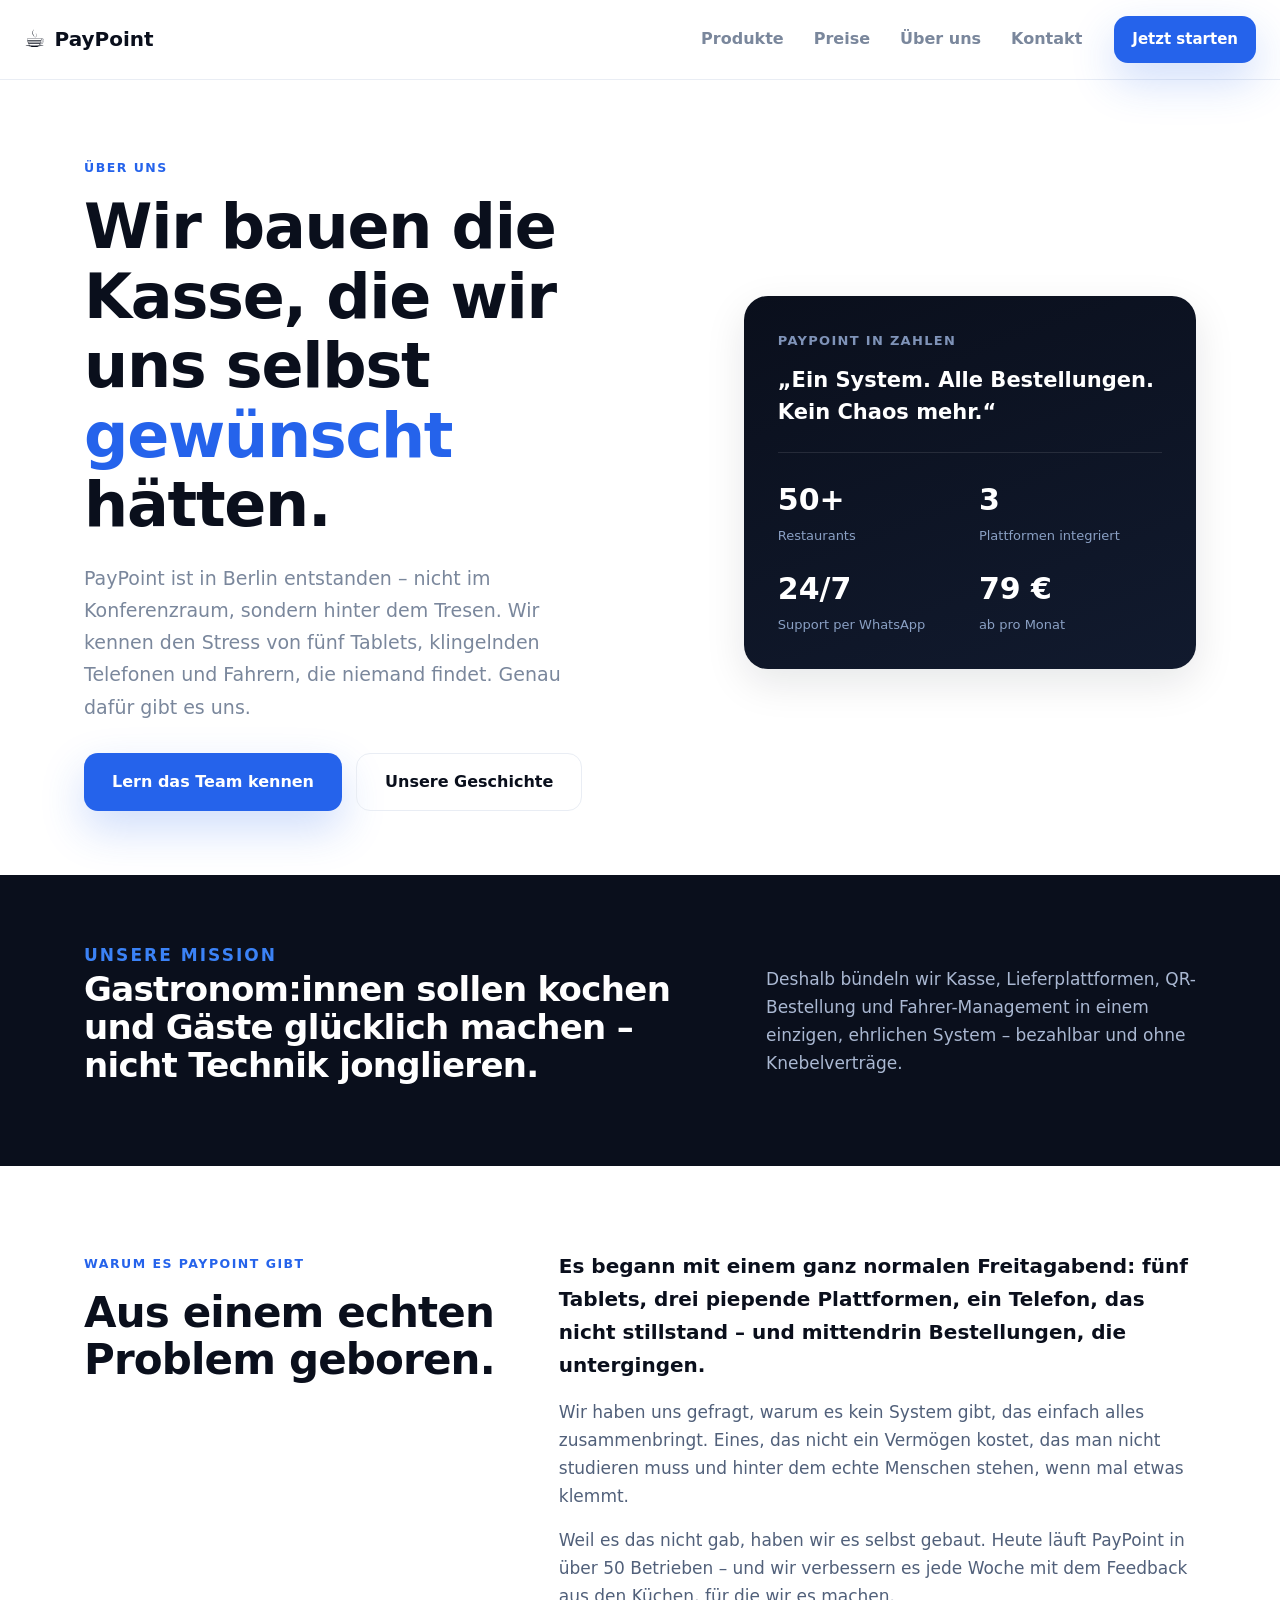
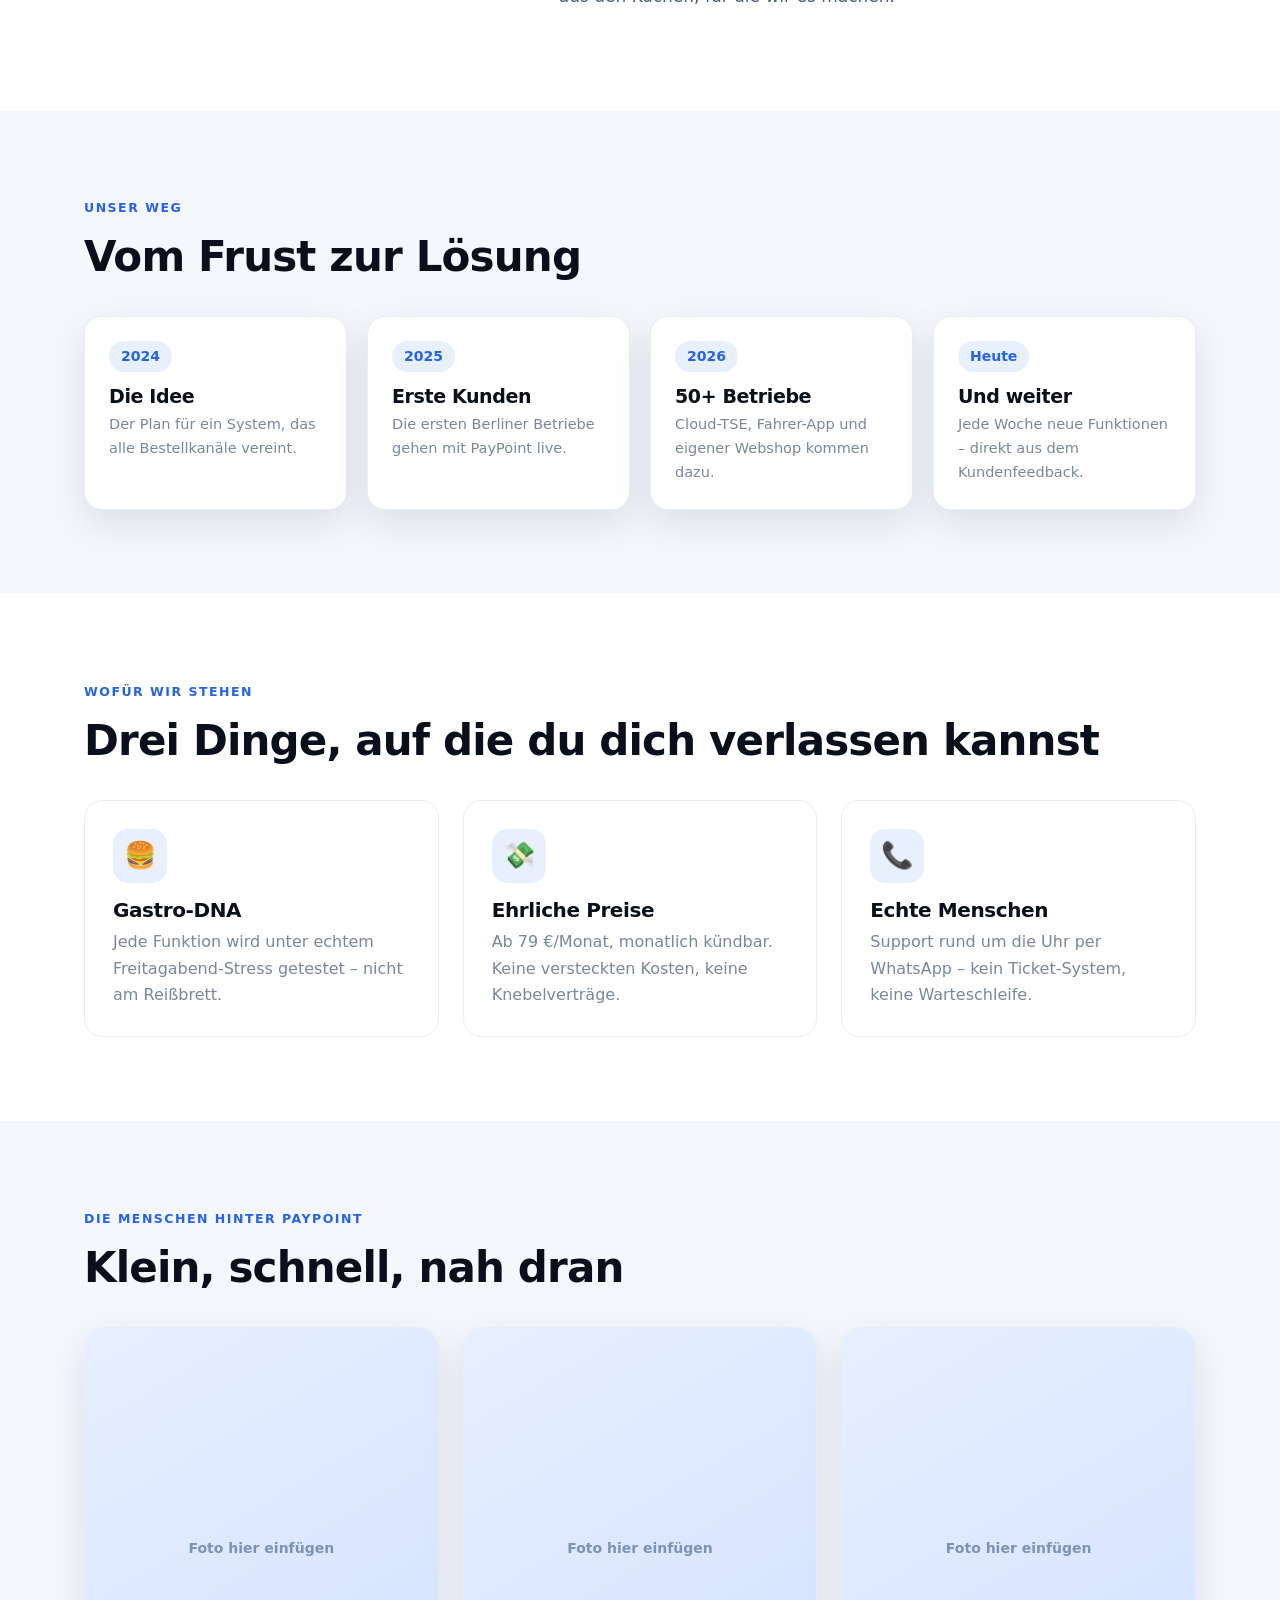
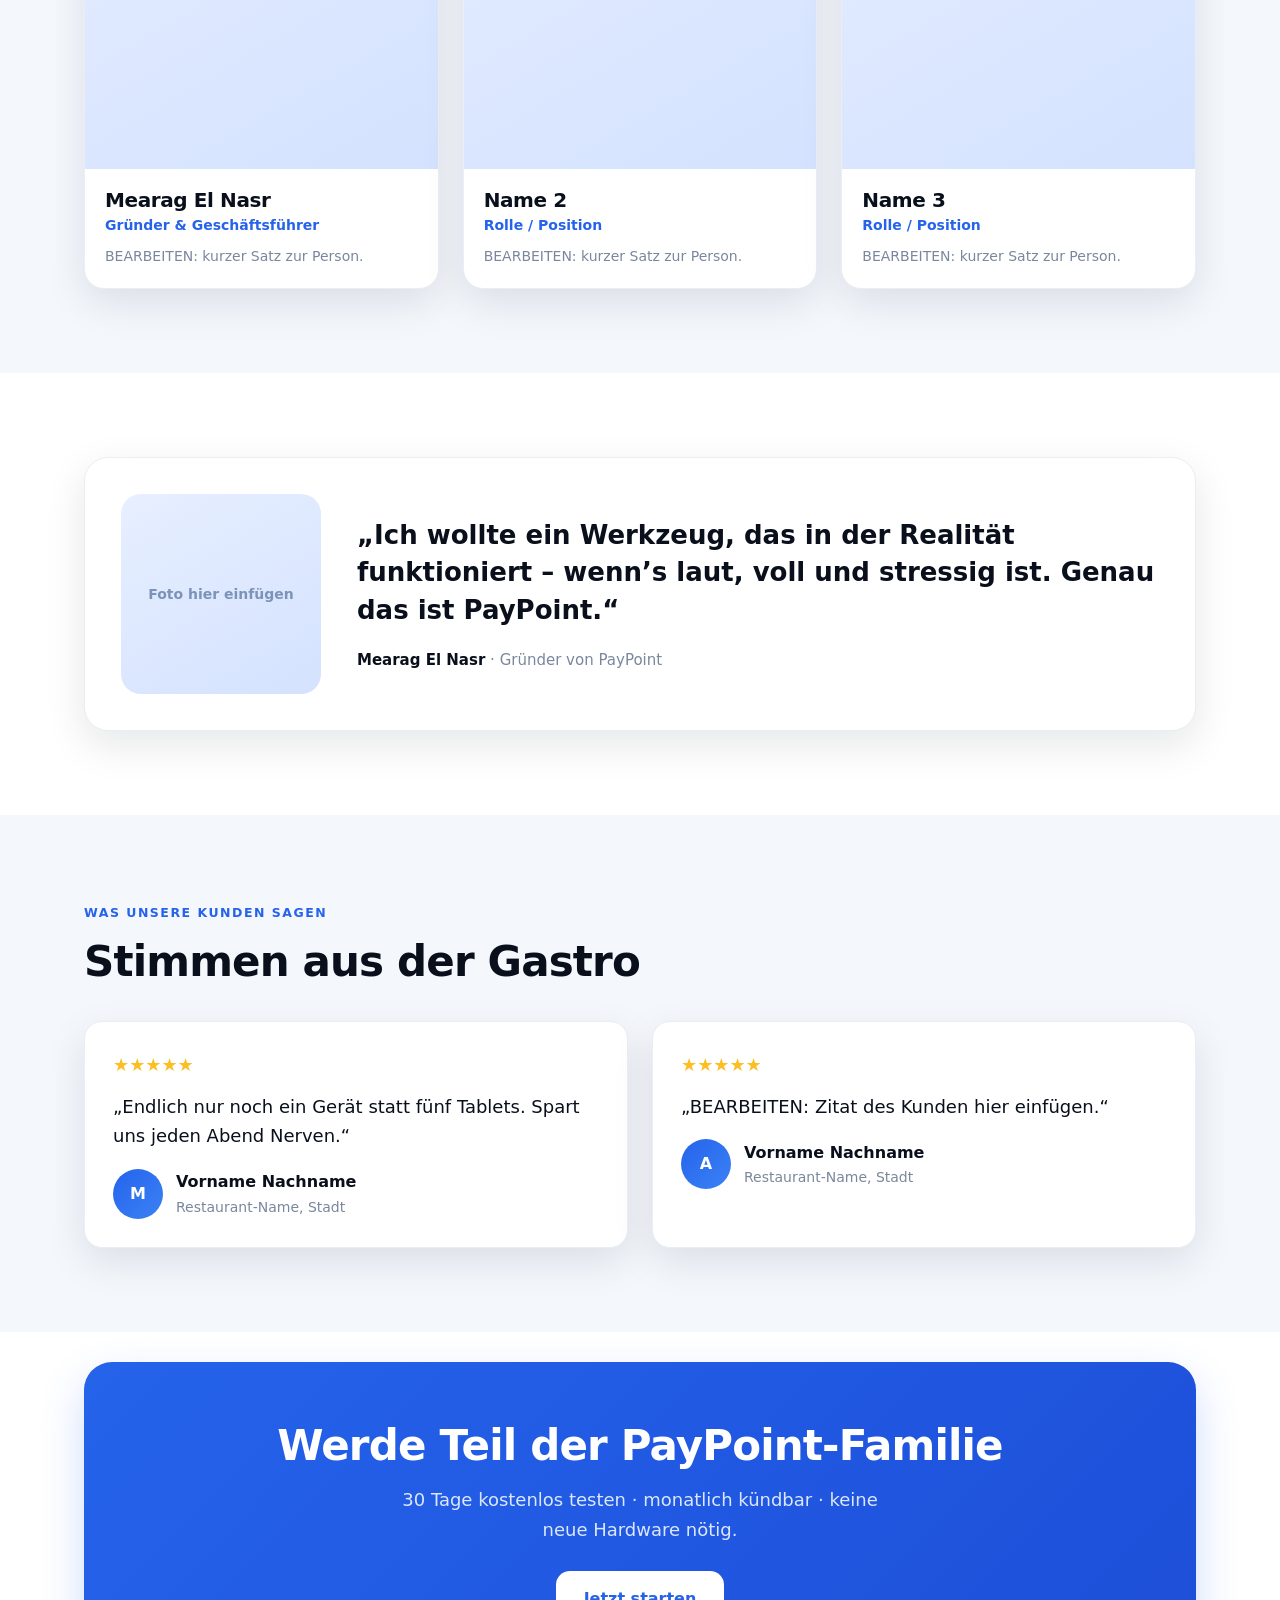
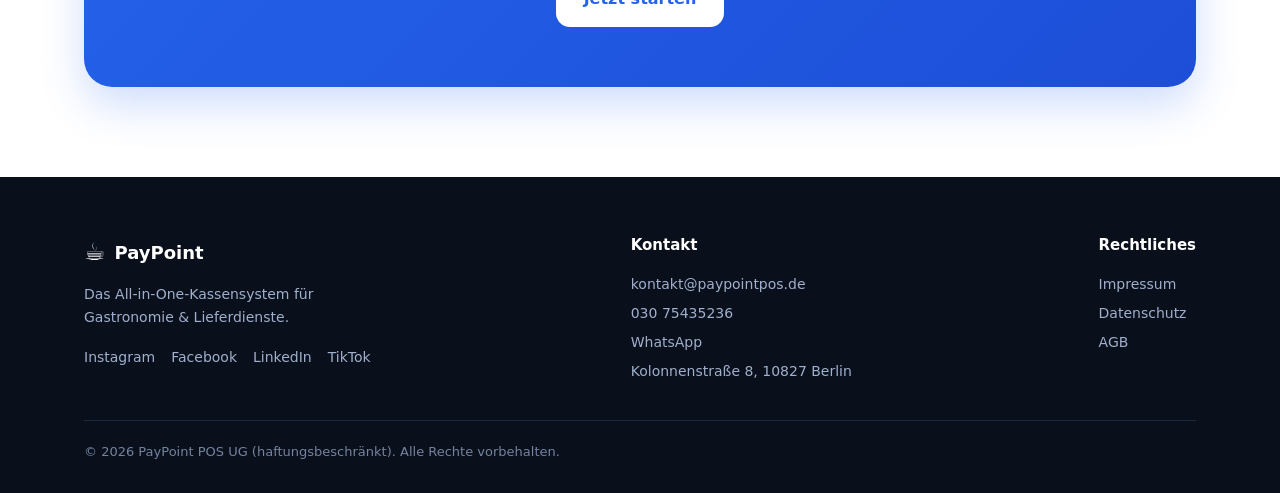
==== commit 451189f4: "Rework Über uns page with new layout and fresh copy Co-Authored-By: Claude Opus 4.8 <noreply@anthrop" ====
--- a/ueber-uns.html
+++ b/ueber-uns.html
@@ -4,26 +4,26 @@
   <meta charset="UTF-8" />
   <meta name="viewport" content="width=device-width, initial-scale=1.0" />
   <title>Über uns – PayPoint POS</title>
-  <meta name="description" content="Lerne das Team hinter PayPoint kennen: unsere Geschichte, unsere Werte und was unsere Kunden über uns sagen." />
+  <meta name="description" content="Warum es PayPoint gibt, wer dahintersteckt und wofür wir jeden Tag arbeiten." />
   <meta name="theme-color" content="#2563eb" />
   <style>
 /* =====================================================================
- * PayPoint – Über uns  (heller SaaS-Stil wie get-paypoint.de)
- * Eigenständige HTML-Seite. Such im Code nach  "BEARBEITEN"  bzw.
- * "BILD EINFÜGEN"  – dort trägst du Texte und Fotos ein.
+ * PayPoint – Über uns  (neuer Entwurf)
+ * Such im Code nach  "BEARBEITEN"  und  "BILD EINFÜGEN".
  * ===================================================================== */
 :root{
   --bg:#ffffff;
-  --bg-soft:#f5f8fc;        /* zarte graue Sektionen */
-  --text:#0b1220;           /* dunkle Überschriften  */
-  --body:#475569;           /* Fließtext             */
-  --muted:#64748b;
-  --line:#e6ebf2;
-  --accent:#2563eb;         /* Brand-Blau            */
+  --ink:#0a0f1c;          /* fast schwarz, Überschriften */
+  --body:#51607a;
+  --muted:#7a879c;
+  --line:#e9edf4;
+  --soft:#f4f7fc;
+  --accent:#2563eb;
   --accent-2:#3b82f6;
-  --dark:#0b1220;           /* Footer                */
-  --shadow:0 10px 30px rgba(15,23,42,.08);
-  --shadow-lg:0 20px 50px rgba(37,99,235,.18);
+  --night:#0a0f1c;        /* dunkle Bänder/Footer */
+  --night-2:#111a2e;
+  --shadow:0 14px 40px rgba(10,15,28,.10);
+  --shadow-blue:0 18px 44px rgba(37,99,235,.22);
 }
 *{box-sizing:border-box;}
 html{scroll-behavior:smooth;}
@@ -33,165 +33,160 @@
   line-height:1.65; -webkit-font-smoothing:antialiased;
 }
 a{color:inherit; text-decoration:none;}
-.container{max-width:1120px; margin:0 auto; padding:0 22px;}
-
-h1,h2,h3{color:var(--text); line-height:1.15;}
-h1{font-size:clamp(34px,5.5vw,60px); margin:0 0 18px; letter-spacing:-.02em;}
-h2{font-size:clamp(28px,3.6vw,40px); margin:0 0 14px; letter-spacing:-.02em;}
-.lead{font-size:19px; color:var(--muted); max-width:680px;}
-.eyebrow{
-  display:inline-block; color:var(--accent); font-weight:700; font-size:13px;
-  letter-spacing:.08em; text-transform:uppercase; margin:0 0 12px;
-  background:rgba(37,99,235,.08); padding:6px 12px; border-radius:999px;
-}
-.center{text-align:center;}
-.center .lead{margin-left:auto; margin-right:auto;}
-
-/* ---- Buttons ---- */
+.wrap{max-width:1160px; margin:0 auto; padding:0 24px;}
+h1,h2,h3{color:var(--ink); line-height:1.12; letter-spacing:-.02em;}
+h1{font-size:clamp(36px,5.4vw,62px); margin:0;}
+h2{font-size:clamp(28px,3.6vw,42px); margin:0 0 16px;}
+.lead{font-size:19px; color:var(--muted); line-height:1.7;}
+.kicker{
+  display:inline-block; font-size:12.5px; font-weight:800; letter-spacing:.12em;
+  text-transform:uppercase; color:var(--accent); margin:0 0 14px;
+}
 .btn{
-  display:inline-block; border:none; cursor:pointer; font-weight:700; font-size:16px;
-  padding:14px 26px; border-radius:12px; transition:transform .06s ease, box-shadow .2s ease;
+  display:inline-flex; align-items:center; gap:8px; border:none; cursor:pointer;
+  font-weight:700; font-size:16px; padding:15px 28px; border-radius:14px;
+  transition:transform .06s ease, box-shadow .2s ease, background .2s ease;
 }
 .btn:active{transform:translateY(1px);}
-.btn-primary{background:var(--accent); color:#fff; box-shadow:var(--shadow-lg);}
+.btn-primary{background:var(--accent); color:#fff; box-shadow:var(--shadow-blue);}
 .btn-primary:hover{background:var(--accent-2);}
-.btn-ghost{background:#fff; color:var(--text); border:1px solid var(--line);}
-.btn-ghost:hover{border-color:var(--accent); color:var(--accent);}
-
-/* ---- Topbar ---- */
-.topbar{
-  position:sticky; top:0; z-index:30;
-  display:flex; align-items:center; gap:18px; padding:14px 22px;
-  background:rgba(255,255,255,.85); backdrop-filter:blur(10px);
+.btn-line{background:transparent; color:var(--ink); border:1.5px solid var(--line);}
+.btn-line:hover{border-color:var(--accent); color:var(--accent);}
+
+/* ---- Nav ---- */
+.nav{
+  position:sticky; top:0; z-index:40; display:flex; align-items:center; gap:18px;
+  padding:16px 24px; background:rgba(255,255,255,.82); backdrop-filter:blur(12px);
   border-bottom:1px solid var(--line);
 }
-.brand{display:flex; align-items:center; gap:9px; font-weight:800; font-size:20px; color:var(--text);}
-.brand .logo{font-size:24px;}
-.nav{display:flex; gap:4px; margin-left:auto;}
-.nav a{padding:9px 14px; border-radius:9px; color:var(--muted); font-weight:600;}
-.nav a:hover{background:var(--bg-soft); color:var(--text);}
-.topbar .btn{padding:10px 18px; font-size:15px;}
-
-/* ---- Sections ---- */
-section{padding:84px 0;}
-.soft{background:var(--bg-soft);}
-
-/* ---- Hero ---- */
-.hero{
-  padding:96px 0 72px; text-align:center;
-  background:
-    radial-gradient(800px 360px at 50% -40%, rgba(37,99,235,.14), transparent 70%);
-}
-.hero h1 span.caps{display:block; text-transform:uppercase; color:var(--accent);}
-.hero .lead{margin:0 auto;}
-.hero-actions{display:flex; gap:14px; justify-content:center; flex-wrap:wrap; margin-top:30px;}
-
-/* ---- Grids & Cards ---- */
-.grid{display:grid; gap:22px;}
-.grid-3{grid-template-columns:repeat(3,1fr);}
-.grid-2{grid-template-columns:repeat(2,1fr);}
-.card{
-  background:#fff; border:1px solid var(--line); border-radius:18px;
-  padding:28px; box-shadow:var(--shadow);
-}
-.card .icon{
-  width:52px; height:52px; border-radius:14px; display:flex; align-items:center;
-  justify-content:center; font-size:26px; margin-bottom:16px;
-  background:rgba(37,99,235,.1);
-}
-.card h3{margin:0 0 8px; font-size:21px;}
-.card p{margin:0; color:var(--muted);}
-
-/* ---- Historie / Timeline ---- */
-.timeline{position:relative; margin-top:34px; padding-left:30px;}
-.timeline::before{content:""; position:absolute; left:9px; top:8px; bottom:8px; width:2px; background:var(--line);}
-.tl-item{position:relative; padding:0 0 30px 24px;}
-.tl-item::before{
-  content:""; position:absolute; left:-9px; top:4px; width:18px; height:18px;
-  border-radius:50%; background:var(--accent); border:4px solid var(--bg-soft);
-}
-.tl-year{font-weight:800; color:var(--accent); font-size:18px;}
-.tl-item h3{margin:2px 0 6px; font-size:21px;}
-.tl-item p{margin:0; color:var(--muted);}
-
-/* ---- Zahlen ---- */
-.stats{grid-template-columns:repeat(4,1fr); text-align:center;}
-.stat{padding:10px;}
-.stat .num{font-size:44px; font-weight:800; color:var(--accent); letter-spacing:-.02em;}
-.stat .lbl{color:var(--muted); font-size:15px;}
-
-/* ---- Team ---- */
-.team-grid{grid-template-columns:repeat(3,1fr);}
-.member{
-  background:#fff; border:1px solid var(--line); border-radius:18px;
-  overflow:hidden; text-align:center; box-shadow:var(--shadow);
-  transition:transform .15s ease, box-shadow .2s ease;
-}
-.member:hover{transform:translateY(-4px); box-shadow:var(--shadow-lg);}
-/* Foto-Platzhalter: ersetze <span>…</span> durch  <img src="images/foto.jpg" alt="Name"> */
-.photo{
-  aspect-ratio:1/1; width:100%; display:flex; align-items:center; justify-content:center;
-  background:linear-gradient(135deg,#eaf1ff,#dbe7ff); color:#7c93b8; font-size:14px; font-weight:600;
-}
-.photo img{width:100%; height:100%; object-fit:cover; display:block;}
-.member-body{padding:20px;}
-.member-body h3{margin:0; font-size:20px;}
-.member-role{color:var(--accent); font-weight:600; font-size:14px; margin:3px 0 8px;}
-.member-body p{margin:0; color:var(--muted); font-size:14px;}
-
-/* ---- Testimonials ---- */
-.quote{background:#fff; border:1px solid var(--line); border-radius:18px; padding:28px; box-shadow:var(--shadow);}
-.quote .stars{color:#fbbf24; font-size:18px; margin-bottom:12px;}
-.quote blockquote{margin:0 0 18px; font-size:18px; color:var(--text); font-weight:500;}
-.quote-author{display:flex; align-items:center; gap:13px;}
-.avatar{
-  width:50px; height:50px; border-radius:50%; flex:0 0 auto; overflow:hidden;
-  display:flex; align-items:center; justify-content:center; color:#fff; font-weight:800;
-  background:linear-gradient(135deg,var(--accent),var(--accent-2));
-}
-.avatar img{width:100%; height:100%; object-fit:cover;}
-.quote-author .who{font-weight:700; color:var(--text);}
-.quote-author .where{color:var(--muted); font-size:14px;}
-
-/* ---- CTA ---- */
-.cta{
-  background:linear-gradient(135deg,var(--accent),#1d4ed8);
-  border-radius:28px; padding:56px 28px; text-align:center; color:#fff; box-shadow:var(--shadow-lg);
-}
-.cta h2{color:#fff;}
-.cta .lead{color:#dbe7ff;}
-.cta .btn-primary{background:#fff; color:var(--accent); box-shadow:none;}
-.cta .btn-primary:hover{background:#eef3ff;}
-
-/* ---- Footer ---- */
-footer{background:var(--dark); color:#aab6c8; padding:54px 0 30px;}
-.foot-grid{display:flex; flex-wrap:wrap; gap:30px; justify-content:space-between;}
-footer .brand{color:#fff;}
+.logo{display:flex; align-items:center; gap:9px; font-weight:800; font-size:20px; color:var(--ink);}
+.logo .mark{font-size:24px;}
+.nav-links{display:flex; gap:2px; margin-left:auto;}
+.nav-links a{padding:10px 14px; border-radius:10px; color:var(--muted); font-weight:600;}
+.nav-links a:hover{background:var(--soft); color:var(--ink);}
+.nav .btn{padding:11px 18px; font-size:15px;}
+
+/* ===== HERO (asymmetrisch: Text links, Panel rechts) ===== */
+.hero{padding:74px 0 64px;}
+.hero-grid{display:grid; grid-template-columns:1.15fr .85fr; gap:48px; align-items:center;}
+.hero h1 em{font-style:normal; color:var(--accent);}
+.hero .lead{margin:22px 0 30px; max-width:520px;}
+.hero-cta{display:flex; gap:14px; flex-wrap:wrap;}
+
+/* Panel rechts: Karte mit Kennzahlen */
+.panel{
+  background:linear-gradient(160deg,var(--night),var(--night-2));
+  border-radius:24px; padding:34px; color:#dbe4f3; box-shadow:var(--shadow);
+}
+.panel .p-tag{font-size:13px; letter-spacing:.1em; text-transform:uppercase; color:#7f93b8; font-weight:700;}
+.panel .p-quote{font-size:21px; line-height:1.5; color:#fff; margin:14px 0 24px; font-weight:600;}
+.panel .p-grid{display:grid; grid-template-columns:1fr 1fr; gap:18px; border-top:1px solid rgba(255,255,255,.1); padding-top:22px;}
+.panel .p-num{font-size:30px; font-weight:800; color:#fff;}
+.panel .p-lbl{font-size:13px; color:#8aa0c4;}
+
+/* ===== MISSION BAND (dunkel, voll Breite) ===== */
+.mission{background:var(--night); color:#fff; padding:66px 0;}
+.mission .wrap{display:flex; gap:30px; align-items:center; flex-wrap:wrap;}
+.mission .kicker{color:var(--accent-2);}
+.mission h2{color:#fff; flex:1; min-width:280px; font-size:clamp(24px,3vw,34px);}
+.mission p{color:#aab8d2; max-width:430px; margin:0; font-size:17px;}
+
+/* ===== STORY (Erzählung, 2 Spalten) ===== */
+.story{padding:84px 0;}
+.story-grid{display:grid; grid-template-columns:.8fr 1.2fr; gap:50px;}
+.story-grid .col p{margin:0 0 16px; font-size:17px; color:var(--body);}
+.story-grid .col p:first-child{font-size:20px; color:var(--ink); font-weight:600;}
+
+/* ===== TIMELINE (horizontale Karten) ===== */
+.steps{padding:84px 0; background:var(--soft);}
+.steps-row{display:grid; grid-template-columns:repeat(4,1fr); gap:20px; margin-top:36px;}
+.step{background:#fff; border:1px solid var(--line); border-radius:18px; padding:24px; box-shadow:var(--shadow);}
+.step .yr{display:inline-block; font-weight:800; color:var(--accent); background:rgba(37,99,235,.1); padding:4px 12px; border-radius:999px; font-size:14px;}
+.step h3{margin:14px 0 6px; font-size:19px;}
+.step p{margin:0; color:var(--muted); font-size:14.5px;}
+
+/* ===== WERTE ===== */
+.values{padding:84px 0;}
+.values-grid{display:grid; grid-template-columns:repeat(3,1fr); gap:24px; margin-top:36px;}
+.value{padding:28px; border:1px solid var(--line); border-radius:18px; background:#fff;}
+.value .ic{width:54px; height:54px; border-radius:15px; display:flex; align-items:center; justify-content:center; font-size:26px; background:rgba(37,99,235,.1); margin-bottom:16px;}
+.value h3{margin:0 0 8px; font-size:20px;}
+.value p{margin:0; color:var(--muted);}
+
+/* ===== TEAM ===== */
+.team{padding:84px 0; background:var(--soft);}
+.team-grid{display:grid; grid-template-columns:repeat(3,1fr); gap:24px; margin-top:36px;}
+.person{background:#fff; border:1px solid var(--line); border-radius:20px; overflow:hidden; box-shadow:var(--shadow); transition:transform .15s ease, box-shadow .2s ease;}
+.person:hover{transform:translateY(-5px); box-shadow:var(--shadow-blue);}
+/* BILD EINFÜGEN: ersetze <span>…</span> durch <img src="images/foto.jpg" alt="Name"> */
+.face{aspect-ratio:4/5; display:flex; align-items:center; justify-content:center; background:linear-gradient(150deg,#e7efff,#d4e2ff); color:#7c93b8; font-weight:600; font-size:14px;}
+.face img{width:100%; height:100%; object-fit:cover; display:block;}
+.person .body{padding:20px;}
+.person h3{margin:0; font-size:20px;}
+.person .role{color:var(--accent); font-weight:600; font-size:14px; margin:3px 0 8px;}
+.person .body p{margin:0; color:var(--muted); font-size:14px;}
+
+/* ===== GRÜNDER-ZITAT ===== */
+.founder{padding:84px 0;}
+.founder-box{display:grid; grid-template-columns:200px 1fr; gap:36px; align-items:center; background:#fff; border:1px solid var(--line); border-radius:24px; padding:36px; box-shadow:var(--shadow);}
+/* BILD EINFÜGEN: ersetze <span>…</span> durch <img src="images/gruender.jpg" alt="Mearag El Nasr"> */
+.founder-face{aspect-ratio:1/1; border-radius:20px; overflow:hidden; display:flex; align-items:center; justify-content:center; background:linear-gradient(150deg,#e7efff,#d4e2ff); color:#7c93b8; font-weight:600; font-size:14px;}
+.founder-face img{width:100%; height:100%; object-fit:cover;}
+.founder blockquote{margin:0; font-size:clamp(20px,2.4vw,26px); color:var(--ink); line-height:1.45; font-weight:600;}
+.founder .sig{margin-top:18px; font-size:15px; color:var(--muted);}
+.founder .sig strong{color:var(--ink);}
+
+/* ===== TESTIMONIALS ===== */
+.voices{padding:84px 0; background:var(--soft);}
+.voices-grid{display:grid; grid-template-columns:repeat(2,1fr); gap:24px; margin-top:36px;}
+.voice{background:#fff; border:1px solid var(--line); border-radius:18px; padding:28px; box-shadow:var(--shadow);}
+.voice .stars{color:#fbbf24; font-size:18px; margin-bottom:12px;}
+.voice blockquote{margin:0 0 18px; font-size:18px; color:var(--ink); font-weight:500;}
+.voice .who-row{display:flex; align-items:center; gap:13px;}
+.av{width:50px; height:50px; border-radius:50%; overflow:hidden; flex:0 0 auto; display:flex; align-items:center; justify-content:center; color:#fff; font-weight:800; background:linear-gradient(135deg,var(--accent),var(--accent-2));}
+.av img{width:100%; height:100%; object-fit:cover;}
+.voice .who{font-weight:700; color:var(--ink);}
+.voice .where{color:var(--muted); font-size:14px;}
+
+/* ===== CTA ===== */
+.cta{padding:30px 0 90px;}
+.cta-box{background:linear-gradient(135deg,var(--accent),#1d4ed8); border-radius:28px; padding:60px 28px; text-align:center; color:#fff; box-shadow:var(--shadow-blue);}
+.cta-box h2{color:#fff;}
+.cta-box p{color:#dbe7ff; font-size:18px; margin:0 auto 26px; max-width:520px;}
+.cta-box .btn-primary{background:#fff; color:var(--accent); box-shadow:none;}
+.cta-box .btn-primary:hover{background:#eef3ff;}
+
+/* ===== FOOTER ===== */
+footer{background:var(--night); color:#9fb0cc; padding:56px 0 30px;}
+.foot{display:flex; flex-wrap:wrap; gap:32px; justify-content:space-between;}
+footer .logo{color:#fff;}
 footer h4{color:#fff; margin:0 0 12px; font-size:15px;}
-footer a{display:block; color:#aab6c8; padding:3px 0; font-size:14px;}
+footer a{display:block; color:#9fb0cc; padding:3px 0; font-size:14px;}
 footer a:hover{color:#fff;}
-.socials{display:flex; gap:16px; margin-top:14px; font-size:14px;}
-.socials a{display:inline;}
-.copyright{margin-top:34px; font-size:13px; border-top:1px solid #1e2a3d; padding-top:20px; color:#7e8ba0;}
-
-/* ---- Responsive ---- */
-@media(max-width:880px){
-  .grid-3,.team-grid{grid-template-columns:1fr 1fr;}
-  .stats{grid-template-columns:1fr 1fr;}
+.soc{display:flex; gap:16px; margin-top:14px;}
+.soc a{display:inline;}
+.copy{margin-top:34px; border-top:1px solid #1c2740; padding-top:20px; font-size:13px; color:#73849f;}
+
+/* ===== Responsive ===== */
+@media(max-width:920px){
+  .hero-grid,.story-grid,.founder-box{grid-template-columns:1fr;}
+  .steps-row,.values-grid,.team-grid,.voices-grid{grid-template-columns:1fr 1fr;}
+  .founder-box{text-align:center;}
+  .founder-face{max-width:200px; margin:0 auto;}
 }
 @media(max-width:600px){
-  .nav{display:none;}
-  .grid-3,.grid-2,.team-grid,.stats{grid-template-columns:1fr;}
-  section{padding:60px 0;}
+  .nav-links{display:none;}
+  .steps-row,.values-grid,.team-grid,.voices-grid,.panel .p-grid{grid-template-columns:1fr;}
+  section, .hero{padding-left:0; padding-right:0;}
 }
   </style>
 </head>
 <body>
 
   <!-- ===================== NAVIGATION ===================== -->
-  <header class="topbar">
-    <a href="/" class="brand"><span class="logo">☕</span> PayPoint</a>
-    <nav class="nav">
+  <header class="nav">
+    <a href="/" class="logo"><span class="mark">☕</span> PayPoint</a>
+    <nav class="nav-links">
       <a href="/produkte/kasse">Produkte</a>
       <a href="/preise">Preise</a>
       <a href="/ueber-uns">Über uns</a>
@@ -202,127 +197,130 @@
 
   <!-- ===================== HERO ===================== -->
   <section class="hero">
-    <div class="container">
-      <p class="eyebrow">Über PayPoint</p>
-      <h1>Aus der Gastro.<span class="caps">Für die Gastro.</span></h1>
-      <!-- BEARBEITEN: kurzer Einleitungssatz über euch -->
-      <p class="lead">
-        PayPoint ist aus dem echten Alltag in der Gastronomie entstanden – mit einem
-        Ziel: ein einziges System für Kasse, Lieferplattformen und Fahrer-Management.
-        Hier erfährst du, wer dahintersteckt.
+    <div class="wrap hero-grid">
+      <div>
+        <p class="kicker">Über uns</p>
+        <!-- BEARBEITEN: Headline -->
+        <h1>Wir bauen die Kasse, die wir uns selbst <em>gewünscht</em> hätten.</h1>
+        <p class="lead">
+          PayPoint ist in Berlin entstanden – nicht im Konferenzraum, sondern hinter
+          dem Tresen. Wir kennen den Stress von fünf Tablets, klingelnden Telefonen und
+          Fahrern, die niemand findet. Genau dafür gibt es uns.
+        </p>
+        <div class="hero-cta">
+          <a href="#team" class="btn btn-primary">Lern das Team kennen</a>
+          <a href="#story" class="btn btn-line">Unsere Geschichte</a>
+        </div>
+      </div>
+
+      <!-- Info-Panel rechts -->
+      <aside class="panel">
+        <div class="p-tag">PayPoint in Zahlen</div>
+        <!-- BEARBEITEN: Panel-Zitat -->
+        <p class="p-quote">„Ein System. Alle Bestellungen. Kein Chaos mehr.“</p>
+        <div class="p-grid">
+          <div><div class="p-num">50+</div><div class="p-lbl">Restaurants</div></div>
+          <div><div class="p-num">3</div><div class="p-lbl">Plattformen integriert</div></div>
+          <div><div class="p-num">24/7</div><div class="p-lbl">Support per WhatsApp</div></div>
+          <div><div class="p-num">79 €</div><div class="p-lbl">ab pro Monat</div></div>
+        </div>
+      </aside>
+    </div>
+  </section>
+
+  <!-- ===================== MISSION BAND ===================== -->
+  <section class="mission">
+    <div class="wrap">
+      <div style="flex:1; min-width:280px;">
+        <p class="kicker">Unsere Mission</p>
+        <!-- BEARBEITEN -->
+        <h2>Gastronom:innen sollen kochen und Gäste glücklich machen – nicht Technik jonglieren.</h2>
+      </div>
+      <p>
+        Deshalb bündeln wir Kasse, Lieferplattformen, QR-Bestellung und Fahrer-Management
+        in einem einzigen, ehrlichen System – bezahlbar und ohne Knebelverträge.
       </p>
-      <div class="hero-actions">
-        <a href="#team" class="btn btn-primary">Team kennenlernen</a>
-        <a href="#story" class="btn btn-ghost">Unsere Geschichte</a>
-      </div>
-    </div>
-  </section>
-
-  <!-- ===================== WERTE / VERSPRECHEN ===================== -->
-  <section>
-    <div class="container">
-      <p class="eyebrow">Wofür wir stehen</p>
-      <h2>Drei Versprechen</h2>
-      <div class="grid grid-3" style="margin-top:34px;">
-        <div class="card">
-          <div class="icon">🍔</div>
-          <h3>Gastro-DNA</h3>
-          <p>Jede Funktion wird unter echtem Freitagabend-Stress getestet – nicht am Reißbrett.</p>
-        </div>
-        <div class="card">
-          <div class="icon">💸</div>
-          <h3>Ehrliche Preise</h3>
-          <p>Transparente Tarife ab 79 €/Monat. Monatlich kündbar, keine versteckten Kosten.</p>
-        </div>
-        <div class="card">
-          <div class="icon">📞</div>
-          <h3>24/7 echte Menschen</h3>
-          <p>Direkter Draht per WhatsApp – kein Ticket-System, keine Warteschleife.</p>
-        </div>
-      </div>
-    </div>
-  </section>
-
-  <!-- ===================== HISTORIE / TIMELINE ===================== -->
-  <section id="story" class="soft">
-    <div class="container">
-      <p class="eyebrow">Unser Weg</p>
-      <h2>Die PayPoint-Geschichte</h2>
-      <p class="lead">So sind wir entstanden – und wohin wir wollen.</p>
-
-      <!-- BEARBEITEN: Jahre, Überschriften und Texte anpassen.
-           Einen .tl-item-Block kopieren für weitere Stationen. -->
-      <div class="timeline">
-        <div class="tl-item">
-          <div class="tl-year">2024</div>
-          <h3>Die Idee</h3>
-          <p>Aus dem Frust über fünf Tablets nebeneinander entsteht der Plan für ein einziges System.</p>
-        </div>
-        <div class="tl-item">
-          <div class="tl-year">2025</div>
-          <h3>Erste Restaurants</h3>
-          <p>Die ersten Betriebe in Berlin arbeiten live mit PayPoint und geben täglich Feedback.</p>
-        </div>
-        <div class="tl-item">
-          <div class="tl-year">2026</div>
-          <h3>Über 50 Kunden</h3>
-          <p>PayPoint wächst – mit Cloud-TSE, Fahrer-App, eigenem Webshop und vielem mehr.</p>
-        </div>
-        <!-- weitere Station hier einfügen -->
-      </div>
-    </div>
-  </section>
-
-  <!-- ===================== ZAHLEN ===================== -->
-  <section>
-    <div class="container">
-      <!-- BEARBEITEN: eure echten Zahlen -->
-      <div class="grid stats">
-        <div class="stat"><div class="num">50+</div><div class="lbl">Restaurants vertrauen uns</div></div>
-        <div class="stat"><div class="num">3</div><div class="lbl">Lieferplattformen integriert</div></div>
-        <div class="stat"><div class="num">24/7</div><div class="lbl">Erreichbarer Support</div></div>
-        <div class="stat"><div class="num">79 €</div><div class="lbl">ab pro Monat</div></div>
+    </div>
+  </section>
+
+  <!-- ===================== STORY ===================== -->
+  <section class="story" id="story">
+    <div class="wrap story-grid">
+      <div>
+        <p class="kicker">Warum es PayPoint gibt</p>
+        <h2>Aus einem echten Problem geboren.</h2>
+      </div>
+      <div class="col">
+        <!-- BEARBEITEN: eure Geschichte -->
+        <p>Es begann mit einem ganz normalen Freitagabend: fünf Tablets, drei piepende Plattformen, ein Telefon, das nicht stillstand – und mittendrin Bestellungen, die untergingen.</p>
+        <p>Wir haben uns gefragt, warum es kein System gibt, das einfach alles zusammenbringt. Eines, das nicht ein Vermögen kostet, das man nicht studieren muss und hinter dem echte Menschen stehen, wenn mal etwas klemmt.</p>
+        <p>Weil es das nicht gab, haben wir es selbst gebaut. Heute läuft PayPoint in über 50 Betrieben – und wir verbessern es jede Woche mit dem Feedback aus den Küchen, für die wir es machen.</p>
+      </div>
+    </div>
+  </section>
+
+  <!-- ===================== TIMELINE / STEPS ===================== -->
+  <section class="steps">
+    <div class="wrap">
+      <p class="kicker">Unser Weg</p>
+      <h2>Vom Frust zur Lösung</h2>
+      <!-- BEARBEITEN: Jahre & Texte. Einen .step-Block kopieren für mehr Stationen. -->
+      <div class="steps-row">
+        <div class="step"><span class="yr">2024</span><h3>Die Idee</h3><p>Der Plan für ein System, das alle Bestellkanäle vereint.</p></div>
+        <div class="step"><span class="yr">2025</span><h3>Erste Kunden</h3><p>Die ersten Berliner Betriebe gehen mit PayPoint live.</p></div>
+        <div class="step"><span class="yr">2026</span><h3>50+ Betriebe</h3><p>Cloud-TSE, Fahrer-App und eigener Webshop kommen dazu.</p></div>
+        <div class="step"><span class="yr">Heute</span><h3>Und weiter</h3><p>Jede Woche neue Funktionen – direkt aus dem Kundenfeedback.</p></div>
+      </div>
+    </div>
+  </section>
+
+  <!-- ===================== WERTE ===================== -->
+  <section class="values">
+    <div class="wrap">
+      <p class="kicker">Wofür wir stehen</p>
+      <h2>Drei Dinge, auf die du dich verlassen kannst</h2>
+      <div class="values-grid">
+        <div class="value"><div class="ic">🍔</div><h3>Gastro-DNA</h3><p>Jede Funktion wird unter echtem Freitagabend-Stress getestet – nicht am Reißbrett.</p></div>
+        <div class="value"><div class="ic">💸</div><h3>Ehrliche Preise</h3><p>Ab 79 €/Monat, monatlich kündbar. Keine versteckten Kosten, keine Knebelverträge.</p></div>
+        <div class="value"><div class="ic">📞</div><h3>Echte Menschen</h3><p>Support rund um die Uhr per WhatsApp – kein Ticket-System, keine Warteschleife.</p></div>
       </div>
     </div>
   </section>
 
   <!-- ===================== TEAM ===================== -->
-  <section id="team" class="soft">
-    <div class="container">
-      <p class="eyebrow">Die Menschen hinter PayPoint</p>
-      <h2>Unser Team</h2>
-      <p class="lead">Klein, schnell und direkt am Kunden.</p>
-
-      <div class="grid team-grid" style="margin-top:34px;">
-
-        <!-- ===== TEAM-MITGLIED 1 ===== -->
-        <div class="member">
-          <!-- BILD EINFÜGEN: ersetze <span>Foto…</span> durch:
-               <img src="images/mearag.jpg" alt="Mearag El Nasr"> -->
-          <div class="photo"><span>Foto hier einfügen</span></div>
-          <div class="member-body">
+  <section class="team" id="team">
+    <div class="wrap">
+      <p class="kicker">Die Menschen hinter PayPoint</p>
+      <h2>Klein, schnell, nah dran</h2>
+      <div class="team-grid">
+
+        <!-- ===== PERSON 1 ===== -->
+        <div class="person">
+          <!-- BILD EINFÜGEN: <img src="images/mearag.jpg" alt="Mearag El Nasr"> statt <span>…</span> -->
+          <div class="face"><span>Foto hier einfügen</span></div>
+          <div class="body">
             <h3>Mearag El Nasr</h3>
-            <div class="member-role">Gründer &amp; Geschäftsführer</div>
+            <div class="role">Gründer &amp; Geschäftsführer</div>
             <p>BEARBEITEN: kurzer Satz zur Person.</p>
           </div>
         </div>
 
-        <!-- ===== TEAM-MITGLIED 2 (Block kopieren für mehr Personen) ===== -->
-        <div class="member">
-          <div class="photo"><span>Foto hier einfügen</span></div>
-          <div class="member-body">
+        <!-- ===== PERSON 2 (Block kopieren für mehr) ===== -->
+        <div class="person">
+          <div class="face"><span>Foto hier einfügen</span></div>
+          <div class="body">
             <h3>Name 2</h3>
-            <div class="member-role">Rolle / Position</div>
+            <div class="role">Rolle / Position</div>
             <p>BEARBEITEN: kurzer Satz zur Person.</p>
           </div>
         </div>
 
-        <!-- ===== TEAM-MITGLIED 3 ===== -->
-        <div class="member">
-          <div class="photo"><span>Foto hier einfügen</span></div>
-          <div class="member-body">
+        <!-- ===== PERSON 3 ===== -->
+        <div class="person">
+          <div class="face"><span>Foto hier einfügen</span></div>
+          <div class="body">
             <h3>Name 3</h3>
-            <div class="member-role">Rolle / Position</div>
+            <div class="role">Rolle / Position</div>
             <p>BEARBEITEN: kurzer Satz zur Person.</p>
           </div>
         </div>
@@ -331,39 +329,47 @@
     </div>
   </section>
 
+  <!-- ===================== GRÜNDER-ZITAT ===================== -->
+  <section class="founder">
+    <div class="wrap">
+      <div class="founder-box">
+        <!-- BILD EINFÜGEN: <img src="images/gruender.jpg" alt="Mearag El Nasr"> statt <span>…</span> -->
+        <div class="founder-face"><span>Foto hier einfügen</span></div>
+        <div>
+          <!-- BEARBEITEN: Gründer-Zitat -->
+          <blockquote>„Ich wollte ein Werkzeug, das in der Realität funktioniert – wenn’s laut, voll und stressig ist. Genau das ist PayPoint.“</blockquote>
+          <div class="sig"><strong>Mearag El Nasr</strong> · Gründer von PayPoint</div>
+        </div>
+      </div>
+    </div>
+  </section>
+
   <!-- ===================== TESTIMONIALS ===================== -->
-  <section>
-    <div class="container">
-      <p class="eyebrow">Was unsere Kunden sagen</p>
+  <section class="voices">
+    <div class="wrap">
+      <p class="kicker">Was unsere Kunden sagen</p>
       <h2>Stimmen aus der Gastro</h2>
-
-      <div class="grid grid-2" style="margin-top:34px;">
-
-        <!-- ===== TESTIMONIAL 1 (Block kopieren für mehr) ===== -->
-        <div class="quote">
+      <div class="voices-grid">
+
+        <!-- ===== STIMME 1 (Block kopieren für mehr) ===== -->
+        <div class="voice">
           <div class="stars">★★★★★</div>
           <!-- BEARBEITEN: Zitat -->
           <blockquote>„Endlich nur noch ein Gerät statt fünf Tablets. Spart uns jeden Abend Nerven.“</blockquote>
-          <div class="quote-author">
-            <!-- BILD EINFÜGEN: ersetze <span>M</span> durch <img src="images/kunde1.jpg" alt=""> -->
-            <div class="avatar"><span>M</span></div>
-            <div>
-              <div class="who">Vorname Nachname</div>
-              <div class="where">Restaurant-Name, Stadt</div>
-            </div>
-          </div>
-        </div>
-
-        <!-- ===== TESTIMONIAL 2 ===== -->
-        <div class="quote">
+          <div class="who-row">
+            <!-- BILD EINFÜGEN: <img src="images/kunde1.jpg" alt=""> statt <span>M</span> -->
+            <div class="av"><span>M</span></div>
+            <div><div class="who">Vorname Nachname</div><div class="where">Restaurant-Name, Stadt</div></div>
+          </div>
+        </div>
+
+        <!-- ===== STIMME 2 ===== -->
+        <div class="voice">
           <div class="stars">★★★★★</div>
           <blockquote>„BEARBEITEN: Zitat des Kunden hier einfügen.“</blockquote>
-          <div class="quote-author">
-            <div class="avatar"><span>A</span></div>
-            <div>
-              <div class="who">Vorname Nachname</div>
-              <div class="where">Restaurant-Name, Stadt</div>
-            </div>
+          <div class="who-row">
+            <div class="av"><span>A</span></div>
+            <div><div class="who">Vorname Nachname</div><div class="where">Restaurant-Name, Stadt</div></div>
           </div>
         </div>
 
@@ -372,26 +378,24 @@
   </section>
 
   <!-- ===================== CTA ===================== -->
-  <section>
-    <div class="container">
-      <div class="cta">
-        <h2>Lust, PayPoint kennenzulernen?</h2>
-        <p class="lead">30 Tage kostenlos testen · monatlich kündbar · keine neue Hardware nötig.</p>
-        <div style="margin-top:24px;">
-          <a href="/kontakt" class="btn btn-primary">Jetzt starten</a>
-        </div>
+  <section class="cta">
+    <div class="wrap">
+      <div class="cta-box">
+        <h2>Werde Teil der PayPoint-Familie</h2>
+        <p>30 Tage kostenlos testen · monatlich kündbar · keine neue Hardware nötig.</p>
+        <a href="/kontakt" class="btn btn-primary">Jetzt starten</a>
       </div>
     </div>
   </section>
 
   <!-- ===================== FOOTER ===================== -->
   <footer>
-    <div class="container">
-      <div class="foot-grid">
+    <div class="wrap">
+      <div class="foot">
         <div style="max-width:300px;">
-          <div class="brand" style="font-size:18px;"><span class="logo">☕</span> PayPoint</div>
+          <div class="logo" style="font-size:18px;"><span class="mark">☕</span> PayPoint</div>
           <p style="font-size:14px; margin-top:10px;">Das All-in-One-Kassensystem für Gastronomie &amp; Lieferdienste.</p>
-          <div class="socials">
+          <div class="soc">
             <a href="https://www.instagram.com/get_paypoint.de/" target="_blank" rel="noopener">Instagram</a>
             <a href="https://www.facebook.com/paypointpos" target="_blank" rel="noopener">Facebook</a>
             <a href="https://de.linkedin.com/in/mearag-el-nasr-594a283b7" target="_blank" rel="noopener">LinkedIn</a>
@@ -412,7 +416,7 @@
           <a href="/agb">AGB</a>
         </div>
       </div>
-      <div class="copyright">© <span id="year"></span> PayPoint POS UG (haftungsbeschränkt). Alle Rechte vorbehalten.</div>
+      <div class="copy">© <span id="year"></span> PayPoint POS UG (haftungsbeschränkt). Alle Rechte vorbehalten.</div>
     </div>
   </footer>
 
